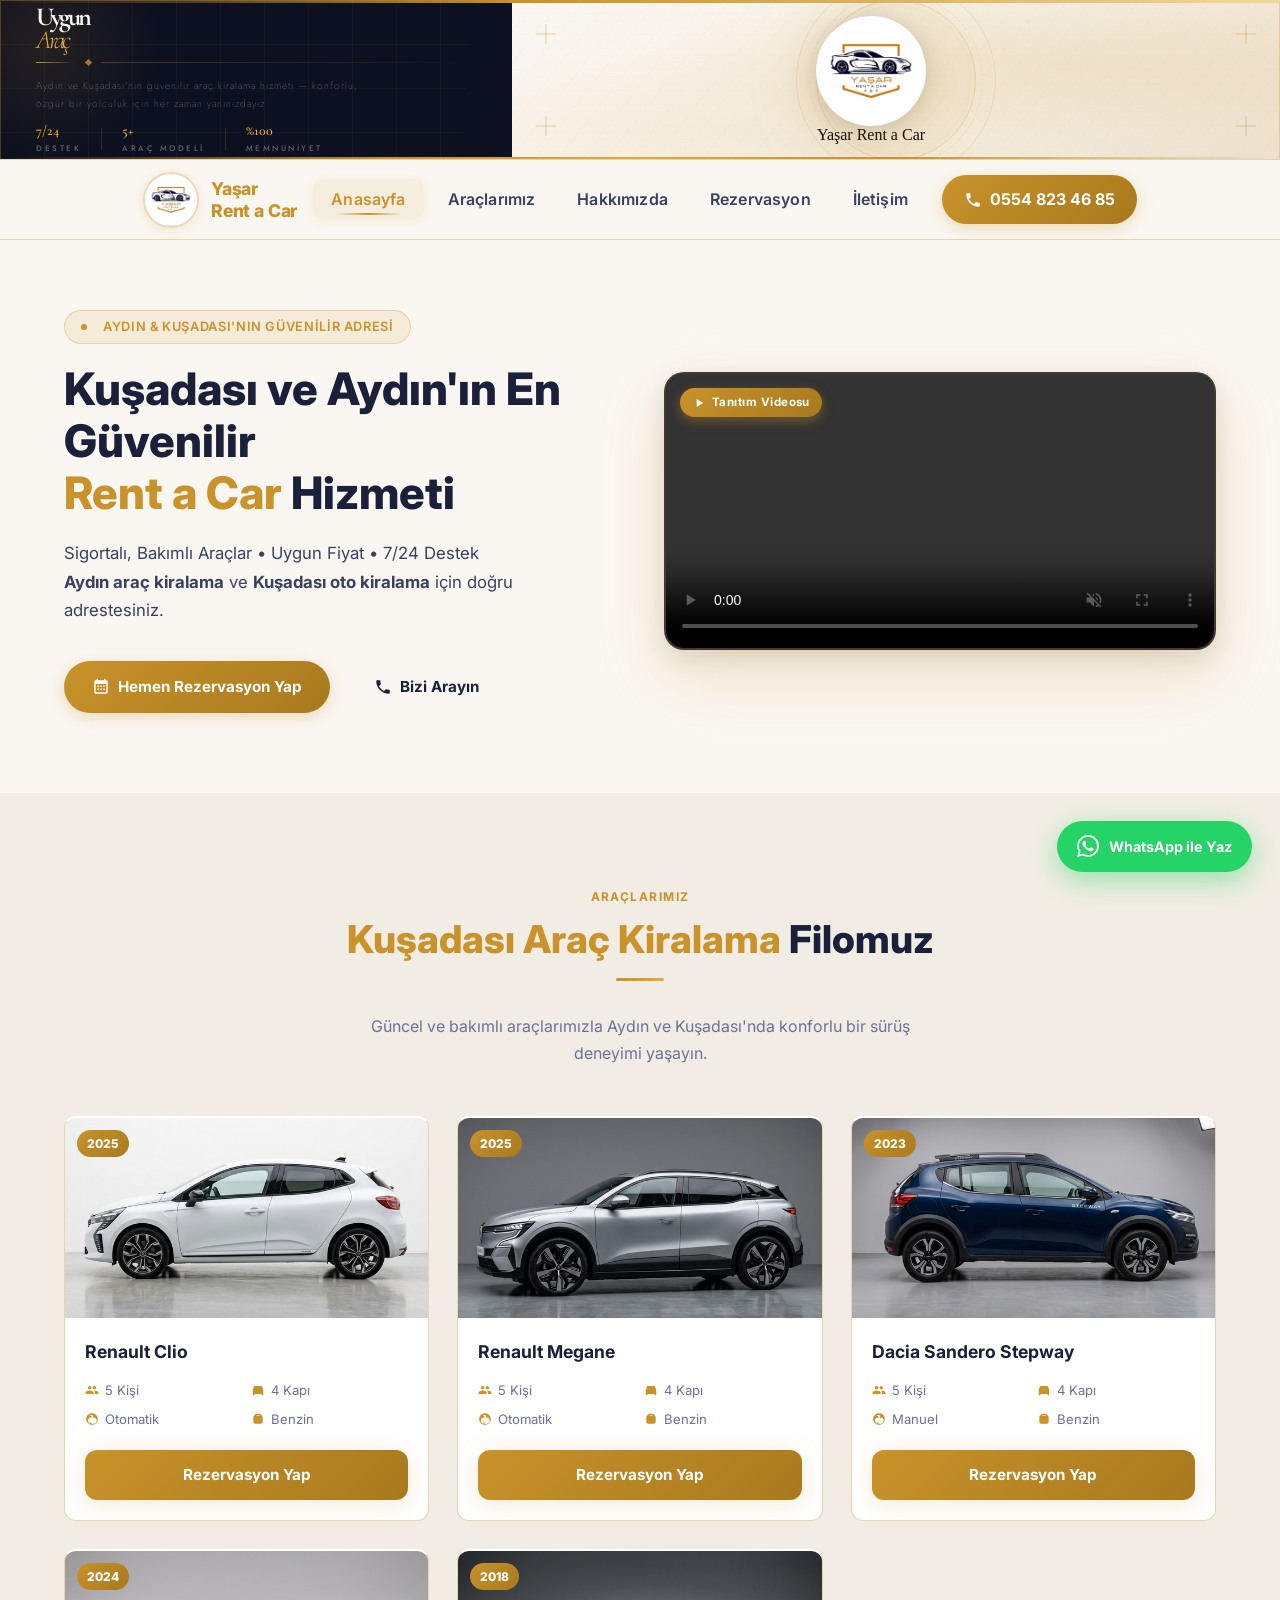
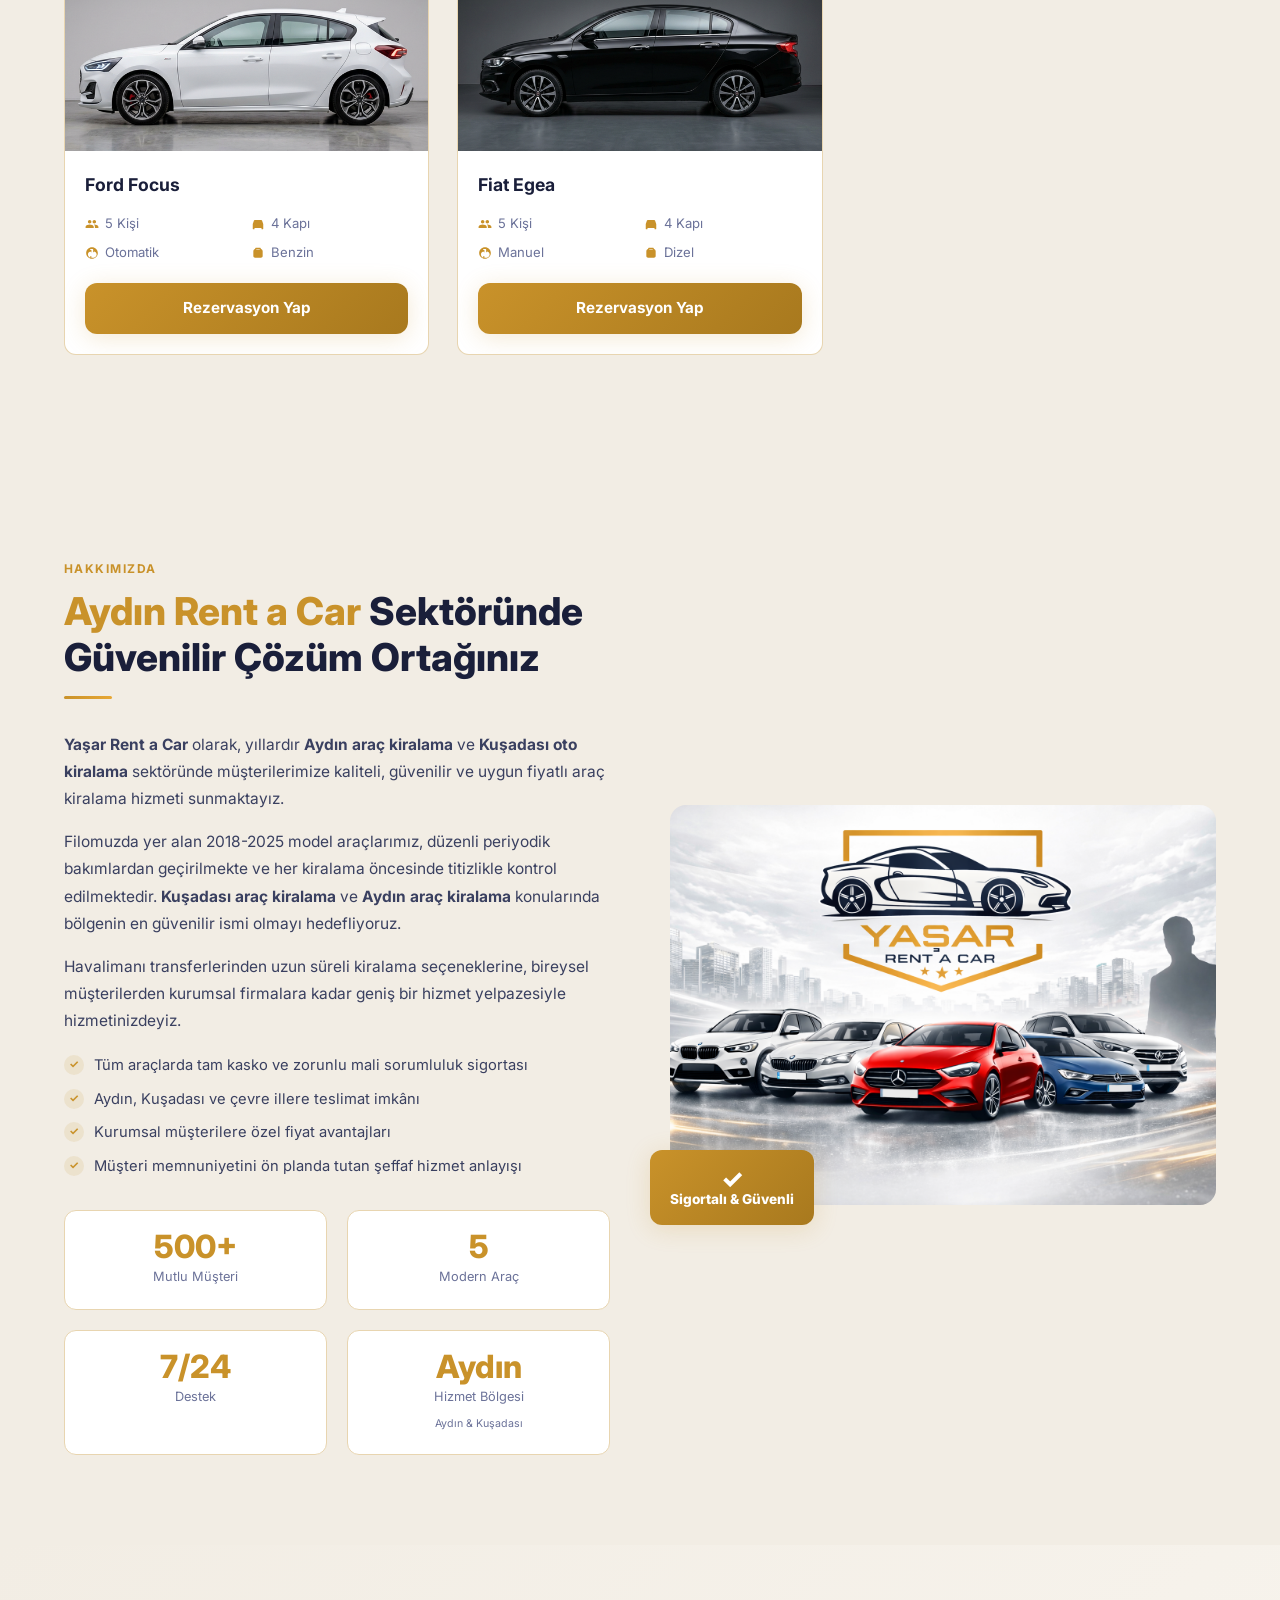
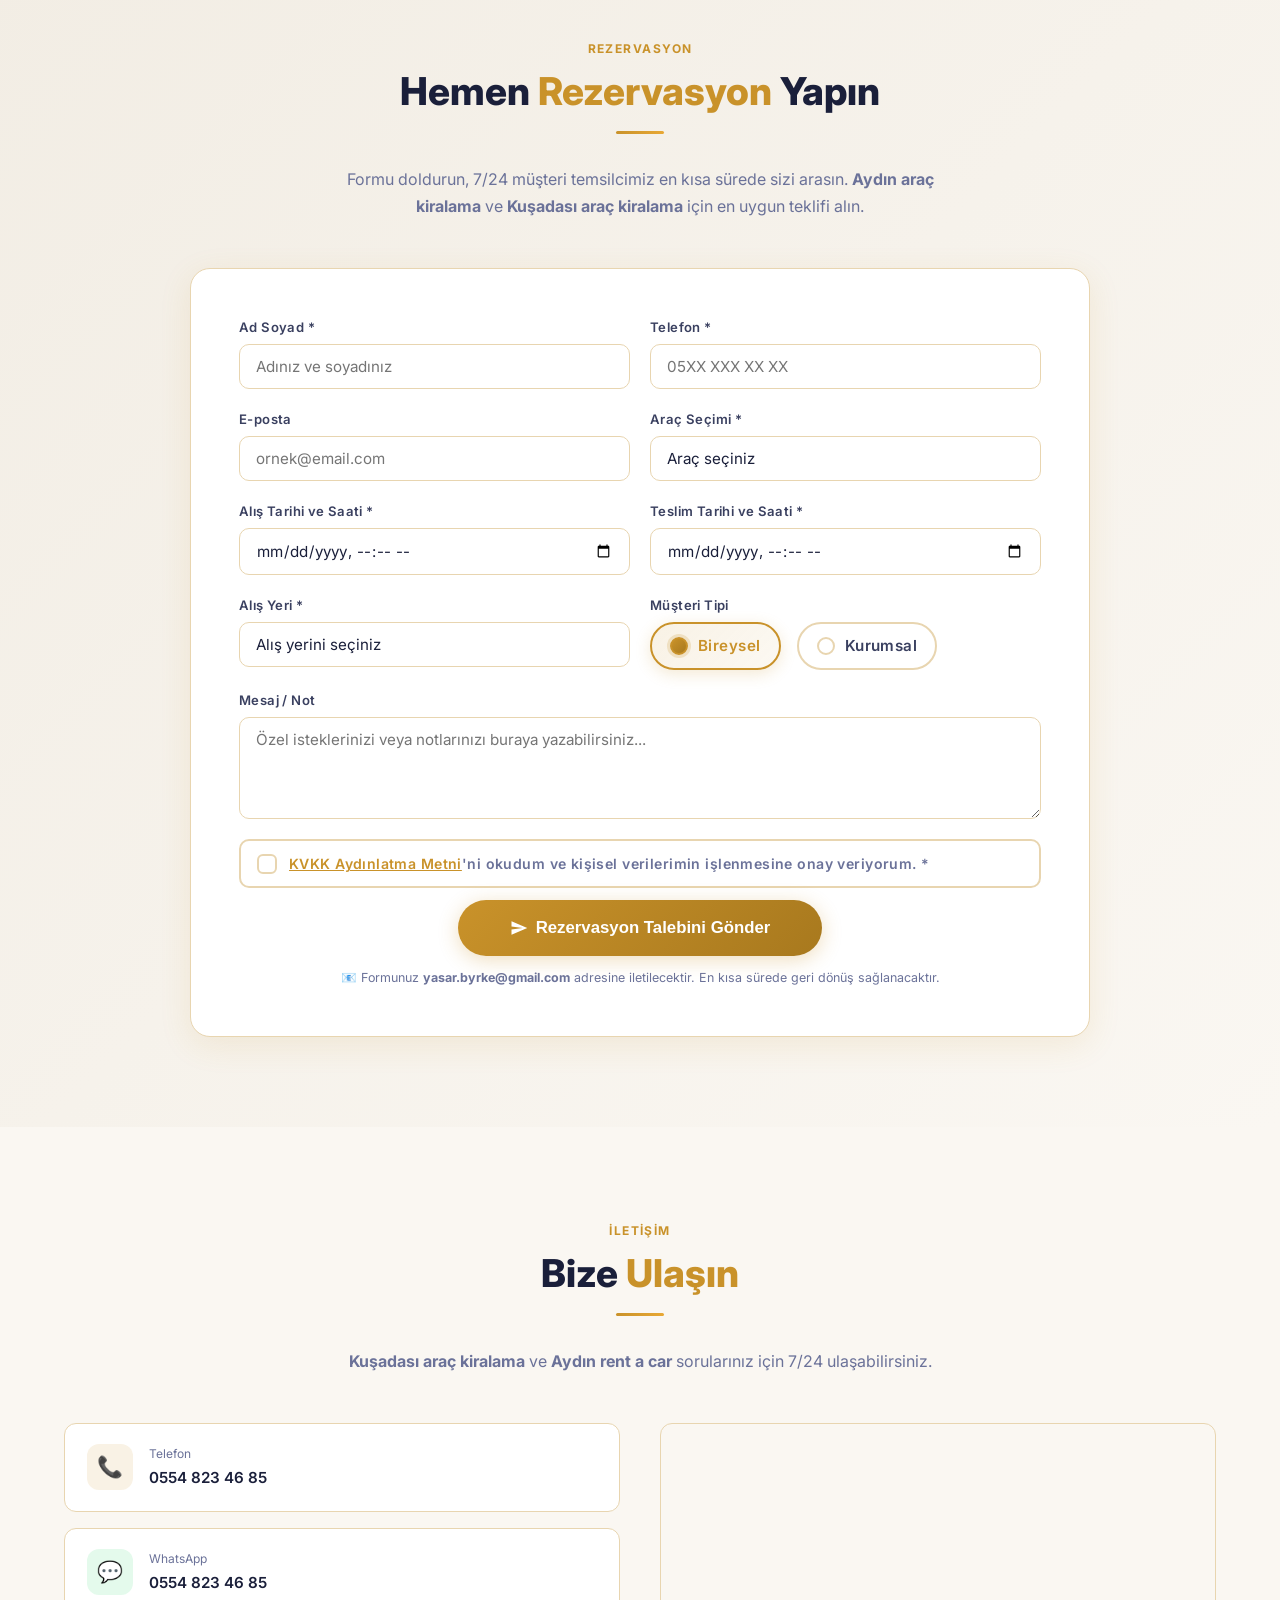
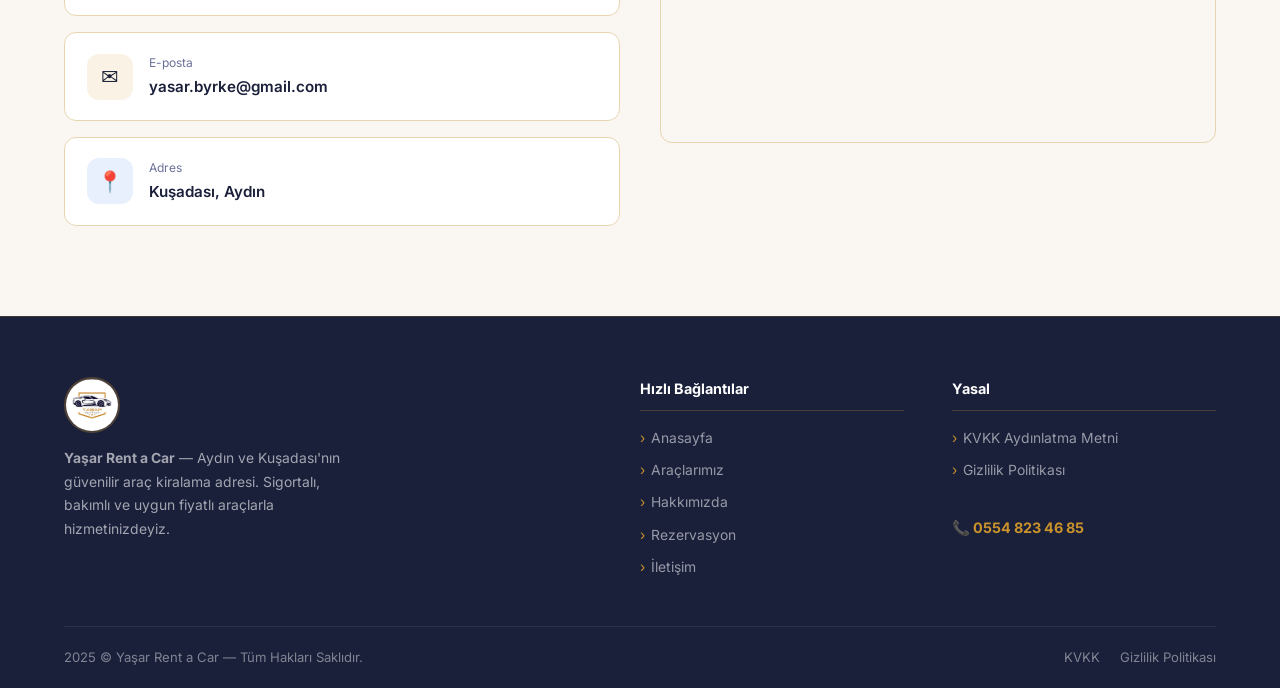
==== index.html @ 2d92f0aa "Initial commit" ====
<!DOCTYPE html>
<html lang="tr">

<head>
  <meta charset="UTF-8" />
  <meta name="viewport" content="width=device-width, initial-scale=1.0" />

  <!-- ===== SEO TEMEL ===== -->
  <title>Yaşar Rent a Car | Aydın ve Kuşadası Araç Kiralama</title>
  <meta name="description"
    content="Aydın ve Kuşadası'nda uygun fiyatlı araç kiralama. Yaşar Rent a Car ile güvenli, sigortalı ve bakımlı araçlar. Hemen rezervasyon yapın!" />
  <meta name="keywords"
    content="Aydın araç kiralama, Kuşadası araç kiralama, Kuşadası oto kiralama, Aydın rent a car, Yaşar rent a car, araç kiralama Kuşadası, rent a car Aydın" />
  <meta name="author" content="Yaşar Rent a Car" />
  <meta name="robots" content="index, follow" />
  <link rel="canonical" href="https://www.yasarrentacar.com/" />

  <!-- ===== OPEN GRAPH ===== -->
  <meta property="og:type" content="website" />
  <meta property="og:site_name" content="Yaşar Rent a Car" />
  <meta property="og:title" content="Yaşar Rent a Car | Aydın ve Kuşadası Araç Kiralama" />
  <meta property="og:description"
    content="Aydın ve Kuşadası'nda uygun fiyatlı araç kiralama. Yaşar Rent a Car ile güvenli, sigortalı ve bakımlı araçlar. Hemen rezervasyon yapın!" />
  <meta property="og:image" content="images/og-image.jpg" />
  <meta property="og:url" content="https://www.yasarrentacar.com/" />

  <!-- ===== TWITTER CARD ===== -->
  <meta name="twitter:card" content="summary_large_image" />
  <meta name="twitter:title" content="Yaşar Rent a Car | Aydın ve Kuşadası Araç Kiralama" />
  <meta name="twitter:description"
    content="Aydın ve Kuşadası'nda uygun fiyatlı araç kiralama. Yaşar Rent a Car ile güvenli, sigortalı ve bakımlı araçlar." />
  <meta name="twitter:image" content="images/og-image.jpg" />

  <!-- ===== SCHEMA.ORG LOCAL BUSINESS ===== -->
  <script type="application/ld+json">
  {
    "@context": "https://schema.org",
    "@type": "LocalBusiness",
    "name": "Yaşar Rent a Car",
    "url": "https://www.yasarrentacar.com",
    "logo": "https://www.yasarrentacar.com/logo.jpeg",
    "image": "https://www.yasarrentacar.com/banner.png",
    "telephone": "+905548234685",
    "email": "yasar.byrke@gmail.com",
    "address": {
      "@type": "PostalAddress",
      "streetAddress": "[ADRES]",
      "addressLocality": "Kuşadası",
      "addressRegion": "Aydın",
      "addressCountry": "TR"
    },
    "geo": {
      "@type": "GeoCoordinates",
      "latitude": "37.8560",
      "longitude": "27.2590"
    },
    "areaServed": [
      { "@type": "City", "name": "Aydın" },
      { "@type": "City", "name": "Kuşadası" }
    ],
    "openingHoursSpecification": [{
      "@type": "OpeningHoursSpecification",
      "dayOfWeek": ["Monday","Tuesday","Wednesday","Thursday","Friday","Saturday","Sunday"],
      "opens": "00:00",
      "closes": "23:59"
    }],
    "priceRange": "₺₺",
    "description": "Aydın ve Kuşadası'nda uygun fiyatlı, sigortalı ve bakımlı araç kiralama hizmeti.",
    "sameAs": [
      "https://api.whatsapp.com/send?phone=905548234685"
    ]
  }
  </script>

  <!-- ===== STYLES ===== -->
  <link rel="preconnect" href="https://fonts.googleapis.com" />
  <link rel="preconnect" href="https://fonts.gstatic.com" crossorigin />
  <link href="https://fonts.googleapis.com/css2?family=Inter:wght@400;500;600;700;800;900&display=swap"
    rel="stylesheet" />
  <link rel="stylesheet" href="css/style.css" />

  <!-- Favicon placeholder -->
  <link rel="icon" type="image/jpeg" href="logo.jpeg" />
</head>

<body>

  <!-- ===== SCROLL PROGRESS ===== -->
  <div id="progress-bar" role="progressbar" aria-label="Sayfa ilerleme çubuğu"></div>

  <!-- ==============================
     SİTE BANNER (navbar üstü)
============================== -->
  <div class="site-banner"
    style="background: #0d1020; width: 100%; height: 160px; padding: 0; margin: 0; overflow: hidden; display: block;">
    <iframe src="banner_premium (1).html" width="100%" height="160" frameborder="0" scrolling="no"
      style="display: block; border: none; width: 100%; height: 160px; padding: 0; margin: 0;"></iframe>
  </div>

  <!-- ==============================
     HEADER / NAV
============================== -->
  <header>
    <div class="container">
      <nav role="navigation" aria-label="Ana navigasyon">

        <!-- Logo -->
        <a class="nav-logo" href="#hero" aria-label="Yaşar Rent a Car - Anasayfa">
          <img src="logo.jpeg" alt="Yaşar Rent a Car - Aydın ve Kuşadası Araç Kiralama Logosu" width="52" height="52" />
          <span>Yaşar<br>Rent a Car</span>
        </a>

        <!-- Desktop Links -->
        <ul class="nav-links" role="list">
          <li><a href="#hero">Anasayfa</a></li>
          <li><a href="#araclarimiz">Araçlarımız</a></li>
          <li><a href="#hakkimizda">Hakkımızda</a></li>
          <li><a href="#rezervasyon">Rezervasyon</a></li>
          <li><a href="#iletisim">İletişim</a></li>
        </ul>

        <!-- Phone CTA -->
        <a class="nav-phone" href="tel:+905548234685" aria-label="Hemen ara: 0554 823 46 85">
          <svg viewBox="0 0 24 24" fill="currentColor" aria-hidden="true">
            <path
              d="M6.6 10.8c1.4 2.8 3.8 5.1 6.6 6.6l2.2-2.2c.3-.3.7-.4 1-.2 1.1.4 2.3.6 3.6.6.6 0 1 .4 1 1V20c0 .6-.4 1-1 1-9.4 0-17-7.6-17-17 0-.6.4-1 1-1h3.5c.6 0 1 .4 1 1 0 1.3.2 2.5.6 3.6.1.3 0 .7-.2 1L6.6 10.8z" />
          </svg>
          0554 823 46 85
        </a>

        <!-- Hamburger -->
        <button class="hamburger" aria-label="Menüyü aç/kapat" aria-expanded="false" aria-controls="mobile-nav">
          <span></span><span></span><span></span>
        </button>
      </nav>
    </div>
  </header>

  <!-- Mobile Nav Drawer -->
  <div class="mobile-nav" id="mobile-nav" role="navigation" aria-label="Mobil navigasyon">
    <a href="#hero">🏠 Anasayfa</a>
    <a href="#araclarimiz">🚗 Araçlarımız</a>
    <a href="#hakkimizda">ℹ️ Hakkımızda</a>
    <a href="#rezervasyon">📋 Rezervasyon</a>
    <a href="#iletisim">📞 İletişim</a>
    <a class="mobile-phone" href="tel:+905548234685">
      📞 0554 823 46 85
    </a>
  </div>



  <!-- ==============================
     HERO (video için hazır - temiz alan)
============================== -->

  <section id="hero" aria-label="Ana bölüm">

    <div class="container">
      <div class="hero-wrapper">

        <!-- Sol: Metin İçeriği -->
        <div class="hero-content">
          <div class="hero-badge">
            <span aria-hidden="true"></span>
            Aydın &amp; Kuşadası'nın Güvenilir Adresi
          </div>

          <h1>
            Kuşadası ve Aydın'ın En Güvenilir<br>
            <span>Rent a Car</span> Hizmeti
          </h1>

          <p>
            Sigortalı, Bakımlı Araçlar &bull; Uygun Fiyat &bull; 7/24 Destek<br>
            <strong>Aydın araç kiralama</strong> ve <strong>Kuşadası oto kiralama</strong> için doğru adrestesiniz.
          </p>

          <div class="hero-actions">
            <a href="#rezervasyon" class="btn btn-primary">
              <svg width="18" height="18" viewBox="0 0 24 24" fill="currentColor" aria-hidden="true">
                <path
                  d="M19 3h-1V1h-2v2H8V1H6v2H5c-1.1 0-2 .9-2 2v14c0 1.1.9 2 2 2h14c1.1 0 2-.9 2-2V5c0-1.1-.9-2-2-2zm0 16H5V8h14v11zM9 10H7v2h2v-2zm4 0h-2v2h2v-2zm4 0h-2v2h2v-2zm-8 4H7v2h2v-2zm4 0h-2v2h2v-2zm4 0h-2v2h2v-2z" />
              </svg>
              Hemen Rezervasyon Yap
            </a>
            <a href="tel:+905548234685" class="btn btn-outline-dark">
              <svg width="18" height="18" viewBox="0 0 24 24" fill="currentColor" aria-hidden="true">
                <path
                  d="M6.6 10.8c1.4 2.8 3.8 5.1 6.6 6.6l2.2-2.2c.3-.3.7-.4 1-.2 1.1.4 2.3.6 3.6.6.6 0 1 .4 1 1V20c0 .6-.4 1-1 1-9.4 0-17-7.6-17-17 0-.6.4-1 1-1h3.5c.6 0 1 .4 1 1 0 1.3.2 2.5.6 3.6.1.3 0 .7-.2 1L6.6 10.8z" />
              </svg>
              Bizi Arayın
            </a>
          </div>
        </div>

        <!-- Sağ: Video -->
        <div class="hero-video-wrap">
          <div class="hero-video-inner">
            <video id="hero-video" src="0309.mp4" controls muted loop playsinline preload="metadata" poster=""
              aria-label="Yaşar Rent a Car tanıtım videosu">
              Tarayıcınız video oynatmayı desteklemiyor.
            </video>
            <div class="hero-video-badge">
              <svg width="14" height="14" viewBox="0 0 24 24" fill="currentColor" aria-hidden="true">
                <path d="M8 5v14l11-7z" />
              </svg>
              Tanıtım Videosu
            </div>
          </div>
        </div>

      </div>
    </div>
  </section>

  <!-- ==============================
     NEDEN BİZ
  <section id="neden-biz" aria-label="Neden Yaşar Rent a Car?">
    <div class="container">
      <div class="text-center reveal">
        <span class="section-label">Neden Biz?</span>
        <h2 class="section-title">
          <span class="accent">Kuşadası</span> ve <span class="accent">Aydın</span>'da
          Fark Yaratan Hizmet
        </h2>
        <div class="divider"></div>
        <p class="section-subtitle">
          Yıllarca süren tecrübemiz ve müşteri odaklı yaklaşımımızla
          Aydın araç kiralama sektöründe lider konumdayız.
        </p>
      </div>

      <div class="features-grid">
        <div class="feature-card reveal">
          <span class="feature-icon" role="img" aria-label="Sigortalı araçlar">✅</span>
          <h3>Tam Sigortalı Araçlar</h3>
          <p>Filomuzda yer alan tüm araçlar tam kasko ve trafik sigortası kapsamındadır. Güvenle sürün.</p>
        </div>

        <div class="feature-card reveal">
          <span class="feature-icon" role="img" aria-label="7/24 destek">🕐</span>
          <h3>7/24 Müşteri Desteği</h3>
          <p>Haftanın 7 günü, günün 24 saati yanınızdayız. Acil durumlarda bizi arayabilirsiniz.</p>
        </div>

        <div class="feature-card reveal">
          <span class="feature-icon" role="img" aria-label="Uygun fiyat">💰</span>
          <h3>En Uygun Fiyatlar</h3>
          <p>Kuşadası ve Aydın'ın en rekabetçi kiralama fiyatlarıyla bütçenizi zorlamamaya özen gösteriyoruz.</p>
        </div>

        <div class="feature-card reveal">
          <span class="feature-icon" role="img" aria-label="Bakımlı filo">🚗</span>
          <h3>Düzenli Bakımlı Filo</h3>
          <p>2018-2025 model araçlarımız düzenli periyodik bakımdan geçirilmekte, her zaman hazır tutulmaktadır.</p>
        </div>
      </div>
    </div>
  </section>

  <!-- ==============================
     ARAÇLARIMIZ
============================== -->
  <section id="araclarimiz" aria-label="Araç filomuz" style="background: var(--secondary);">
    <div class="container">
      <div class="text-center reveal">
        <span class="section-label">Araçlarımız</span>
        <h2 class="section-title">
          <span class="accent">Kuşadası Araç Kiralama</span> Filomuz
        </h2>
        <div class="divider"></div>
        <p class="section-subtitle">
          Güncel ve bakımlı araçlarımızla Aydın ve Kuşadası'nda konforlu bir sürüş deneyimi yaşayın.
        </p>
      </div>

      <div class="cars-grid">

        <!-- Renault Clio -->
        <article class="car-card reveal" aria-label="2025 Renault Clio kiralama">
          <div class="car-image-wrap">
            <img src="images/clio.png" alt="2025 Renault Clio - Kuşadası araç kiralama için otomatik benzinli araç"
              loading="lazy" width="600" height="400" />
            <span class="car-year-badge">2025</span>
          </div>
          <div class="car-body">
            <h3>Renault Clio</h3>
            <div class="car-specs">
              <div class="spec">
                <svg viewBox="0 0 24 24" fill="currentColor" aria-hidden="true">
                  <path
                    d="M16 11c1.66 0 2.99-1.34 2.99-3S17.66 5 16 5c-1.66 0-3 1.34-3 3s1.34 3 3 3zm-8 0c1.66 0 2.99-1.34 2.99-3S9.66 5 8 5C6.34 5 5 6.34 5 8s1.34 3 3 3zm0 2c-2.33 0-7 1.17-7 3.5V19h14v-2.5c0-2.33-4.67-3.5-7-3.5zm8 0c-.29 0-.62.02-.97.05 1.16.84 1.97 1.97 1.97 3.45V19h6v-2.5c0-2.33-4.67-3.5-7-3.5z" />
                </svg>
                5 Kişi
              </div>
              <div class="spec">
                <svg viewBox="0 0 24 24" fill="currentColor" aria-hidden="true">
                  <path
                    d="M18.92 6.01C18.72 5.42 18.16 5 17.5 5h-11c-.66 0-1.21.42-1.42 1.01L3 12v8c0 .55.45 1 1 1h1c.55 0 1-.45 1-1v-1h12v1c0 .55.45 1 1 1h1c.55 0 1-.45 1-1v-8l-2.08-5.99z" />
                </svg>
                4 Kapı
              </div>
              <div class="spec">
                <svg viewBox="0 0 24 24" fill="currentColor" aria-hidden="true">
                  <path
                    d="M12 2C6.48 2 2 6.48 2 12s4.48 10 10 10 10-4.48 10-10S17.52 2 12 2zm-1 17.93V18c0-.55-.45-1-1-1s-1 .45-1 1v1.93C7.06 19.44 5 17.17 5 14.5c0-2.49 1.73-4.59 4.05-5.16L11 11.28V7H9V5h4c.55 0 1 .45 1 1v5.28l1.95-1.94c2.32.57 4.05 2.67 4.05 5.16 0 2.67-2.06 4.94-5 5.43z" />
                </svg>
                Otomatik
              </div>
              <div class="spec">
                <svg viewBox="0 0 24 24" fill="currentColor" aria-hidden="true">
                  <path
                    d="M17 5.08V5c0-1.1-.9-2-2-2H9c-1.1 0-2 .9-2 2v.08C5.35 5.5 4 7.08 4 9v8c0 1.65 1.35 3 3 3h10c1.65 0 3-1.35 3-3V9c0-1.92-1.35-3.5-3-3.92zM9 5h6v1H9V5z" />
                </svg>
                Benzin
              </div>
            </div>
            <a href="#rezervasyon" class="btn btn-gold">Rezervasyon Yap</a>
          </div>
        </article>

        <!-- Renault Megane -->
        <article class="car-card reveal" aria-label="2025 Renault Megane kiralama">
          <div class="car-image-wrap">
            <img src="images/megane.png" alt="2025 Renault Megane - Aydın rent a car için otomatik sedan araç"
              loading="lazy" width="600" height="400" />
            <span class="car-year-badge">2025</span>
          </div>
          <div class="car-body">
            <h3>Renault Megane</h3>
            <div class="car-specs">
              <div class="spec">
                <svg viewBox="0 0 24 24" fill="currentColor" aria-hidden="true">
                  <path
                    d="M16 11c1.66 0 2.99-1.34 2.99-3S17.66 5 16 5c-1.66 0-3 1.34-3 3s1.34 3 3 3zm-8 0c1.66 0 2.99-1.34 2.99-3S9.66 5 8 5C6.34 5 5 6.34 5 8s1.34 3 3 3zm0 2c-2.33 0-7 1.17-7 3.5V19h14v-2.5c0-2.33-4.67-3.5-7-3.5zm8 0c-.29 0-.62.02-.97.05 1.16.84 1.97 1.97 1.97 3.45V19h6v-2.5c0-2.33-4.67-3.5-7-3.5z" />
                </svg>
                5 Kişi
              </div>
              <div class="spec">
                <svg viewBox="0 0 24 24" fill="currentColor" aria-hidden="true">
                  <path
                    d="M18.92 6.01C18.72 5.42 18.16 5 17.5 5h-11c-.66 0-1.21.42-1.42 1.01L3 12v8c0 .55.45 1 1 1h1c.55 0 1-.45 1-1v-1h12v1c0 .55.45 1 1 1h1c.55 0 1-.45 1-1v-8l-2.08-5.99z" />
                </svg>
                4 Kapı
              </div>
              <div class="spec">
                <svg viewBox="0 0 24 24" fill="currentColor" aria-hidden="true">
                  <path
                    d="M12 2C6.48 2 2 6.48 2 12s4.48 10 10 10 10-4.48 10-10S17.52 2 12 2zm-1 17.93V18c0-.55-.45-1-1-1s-1 .45-1 1v1.93C7.06 19.44 5 17.17 5 14.5c0-2.49 1.73-4.59 4.05-5.16L11 11.28V7H9V5h4c.55 0 1 .45 1 1v5.28l1.95-1.94c2.32.57 4.05 2.67 4.05 5.16 0 2.67-2.06 4.94-5 5.43z" />
                </svg>
                Otomatik
              </div>
              <div class="spec">
                <svg viewBox="0 0 24 24" fill="currentColor" aria-hidden="true">
                  <path
                    d="M17 5.08V5c0-1.1-.9-2-2-2H9c-1.1 0-2 .9-2 2v.08C5.35 5.5 4 7.08 4 9v8c0 1.65 1.35 3 3 3h10c1.65 0 3-1.35 3-3V9c0-1.92-1.35-3.5-3-3.92zM9 5h6v1H9V5z" />
                </svg>
                Benzin
              </div>
            </div>
            <a href="#rezervasyon" class="btn btn-gold">Rezervasyon Yap</a>
          </div>
        </article>

        <!-- Dacia Sandero -->
        <article class="car-card reveal" aria-label="2023 Dacia Sandero Stepway kiralama">
          <div class="car-image-wrap">
            <img src="images/sandero.png" alt="2023 Dacia Sandero Stepway - Kuşadası oto kiralama için ekonomik SUV"
              loading="lazy" width="600" height="400" />
            <span class="car-year-badge">2023</span>
          </div>
          <div class="car-body">
            <h3>Dacia Sandero Stepway</h3>
            <div class="car-specs">
              <div class="spec">
                <svg viewBox="0 0 24 24" fill="currentColor" aria-hidden="true">
                  <path
                    d="M16 11c1.66 0 2.99-1.34 2.99-3S17.66 5 16 5c-1.66 0-3 1.34-3 3s1.34 3 3 3zm-8 0c1.66 0 2.99-1.34 2.99-3S9.66 5 8 5C6.34 5 5 6.34 5 8s1.34 3 3 3zm0 2c-2.33 0-7 1.17-7 3.5V19h14v-2.5c0-2.33-4.67-3.5-7-3.5zm8 0c-.29 0-.62.02-.97.05 1.16.84 1.97 1.97 1.97 3.45V19h6v-2.5c0-2.33-4.67-3.5-7-3.5z" />
                </svg>
                5 Kişi
              </div>
              <div class="spec">
                <svg viewBox="0 0 24 24" fill="currentColor" aria-hidden="true">
                  <path
                    d="M18.92 6.01C18.72 5.42 18.16 5 17.5 5h-11c-.66 0-1.21.42-1.42 1.01L3 12v8c0 .55.45 1 1 1h1c.55 0 1-.45 1-1v-1h12v1c0 .55.45 1 1 1h1c.55 0 1-.45 1-1v-8l-2.08-5.99z" />
                </svg>
                4 Kapı
              </div>
              <div class="spec">
                <svg viewBox="0 0 24 24" fill="currentColor" aria-hidden="true">
                  <path
                    d="M12 2C6.48 2 2 6.48 2 12s4.48 10 10 10 10-4.48 10-10S17.52 2 12 2zm-1 17.93V18c0-.55-.45-1-1-1s-1 .45-1 1v1.93C7.06 19.44 5 17.17 5 14.5c0-2.49 1.73-4.59 4.05-5.16L11 11.28V7H9V5h4c.55 0 1 .45 1 1v5.28l1.95-1.94c2.32.57 4.05 2.67 4.05 5.16 0 2.67-2.06 4.94-5 5.43z" />
                </svg>
                Manuel
              </div>
              <div class="spec">
                <svg viewBox="0 0 24 24" fill="currentColor" aria-hidden="true">
                  <path
                    d="M17 5.08V5c0-1.1-.9-2-2-2H9c-1.1 0-2 .9-2 2v.08C5.35 5.5 4 7.08 4 9v8c0 1.65 1.35 3 3 3h10c1.65 0 3-1.35 3-3V9c0-1.92-1.35-3.5-3-3.92zM9 5h6v1H9V5z" />
                </svg>
                Benzin
              </div>
            </div>
            <a href="#rezervasyon" class="btn btn-gold">Rezervasyon Yap</a>
          </div>
        </article>

        <!-- Ford Focus -->
        <article class="car-card reveal" aria-label="2024 Ford Focus kiralama">
          <div class="car-image-wrap">
            <img src="images/focus.png" alt="2024 Ford Focus - Aydın araç kiralama için otomatik sedan" loading="lazy"
              width="600" height="400" />
            <span class="car-year-badge">2024</span>
          </div>
          <div class="car-body">
            <h3>Ford Focus</h3>
            <div class="car-specs">
              <div class="spec">
                <svg viewBox="0 0 24 24" fill="currentColor" aria-hidden="true">
                  <path
                    d="M16 11c1.66 0 2.99-1.34 2.99-3S17.66 5 16 5c-1.66 0-3 1.34-3 3s1.34 3 3 3zm-8 0c1.66 0 2.99-1.34 2.99-3S9.66 5 8 5C6.34 5 5 6.34 5 8s1.34 3 3 3zm0 2c-2.33 0-7 1.17-7 3.5V19h14v-2.5c0-2.33-4.67-3.5-7-3.5zm8 0c-.29 0-.62.02-.97.05 1.16.84 1.97 1.97 1.97 3.45V19h6v-2.5c0-2.33-4.67-3.5-7-3.5z" />
                </svg>
                5 Kişi
              </div>
              <div class="spec">
                <svg viewBox="0 0 24 24" fill="currentColor" aria-hidden="true">
                  <path
                    d="M18.92 6.01C18.72 5.42 18.16 5 17.5 5h-11c-.66 0-1.21.42-1.42 1.01L3 12v8c0 .55.45 1 1 1h1c.55 0 1-.45 1-1v-1h12v1c0 .55.45 1 1 1h1c.55 0 1-.45 1-1v-8l-2.08-5.99z" />
                </svg>
                4 Kapı
              </div>
              <div class="spec">
                <svg viewBox="0 0 24 24" fill="currentColor" aria-hidden="true">
                  <path
                    d="M12 2C6.48 2 2 6.48 2 12s4.48 10 10 10 10-4.48 10-10S17.52 2 12 2zm-1 17.93V18c0-.55-.45-1-1-1s-1 .45-1 1v1.93C7.06 19.44 5 17.17 5 14.5c0-2.49 1.73-4.59 4.05-5.16L11 11.28V7H9V5h4c.55 0 1 .45 1 1v5.28l1.95-1.94c2.32.57 4.05 2.67 4.05 5.16 0 2.67-2.06 4.94-5 5.43z" />
                </svg>
                Otomatik
              </div>
              <div class="spec">
                <svg viewBox="0 0 24 24" fill="currentColor" aria-hidden="true">
                  <path
                    d="M17 5.08V5c0-1.1-.9-2-2-2H9c-1.1 0-2 .9-2 2v.08C5.35 5.5 4 7.08 4 9v8c0 1.65 1.35 3 3 3h10c1.65 0 3-1.35 3-3V9c0-1.92-1.35-3.5-3-3.92zM9 5h6v1H9V5z" />
                </svg>
                Benzin
              </div>
            </div>
            <a href="#rezervasyon" class="btn btn-gold">Rezervasyon Yap</a>
          </div>
        </article>

        <!-- Fiat Egea -->
        <article class="car-card reveal" aria-label="2018 Fiat Egea kiralama">
          <div class="car-image-wrap">
            <img src="images/egea.png" alt="2018 Fiat Egea - Kuşadası araç kiralama için ekonomik dizel sedan"
              loading="lazy" width="600" height="400" />
            <span class="car-year-badge">2018</span>
          </div>
          <div class="car-body">
            <h3>Fiat Egea</h3>
            <div class="car-specs">
              <div class="spec">
                <svg viewBox="0 0 24 24" fill="currentColor" aria-hidden="true">
                  <path
                    d="M16 11c1.66 0 2.99-1.34 2.99-3S17.66 5 16 5c-1.66 0-3 1.34-3 3s1.34 3 3 3zm-8 0c1.66 0 2.99-1.34 2.99-3S9.66 5 8 5C6.34 5 5 6.34 5 8s1.34 3 3 3zm0 2c-2.33 0-7 1.17-7 3.5V19h14v-2.5c0-2.33-4.67-3.5-7-3.5zm8 0c-.29 0-.62.02-.97.05 1.16.84 1.97 1.97 1.97 3.45V19h6v-2.5c0-2.33-4.67-3.5-7-3.5z" />
                </svg>
                5 Kişi
              </div>
              <div class="spec">
                <svg viewBox="0 0 24 24" fill="currentColor" aria-hidden="true">
                  <path
                    d="M18.92 6.01C18.72 5.42 18.16 5 17.5 5h-11c-.66 0-1.21.42-1.42 1.01L3 12v8c0 .55.45 1 1 1h1c.55 0 1-.45 1-1v-1h12v1c0 .55.45 1 1 1h1c.55 0 1-.45 1-1v-8l-2.08-5.99z" />
                </svg>
                4 Kapı
              </div>
              <div class="spec">
                <svg viewBox="0 0 24 24" fill="currentColor" aria-hidden="true">
                  <path
                    d="M12 2C6.48 2 2 6.48 2 12s4.48 10 10 10 10-4.48 10-10S17.52 2 12 2zm-1 17.93V18c0-.55-.45-1-1-1s-1 .45-1 1v1.93C7.06 19.44 5 17.17 5 14.5c0-2.49 1.73-4.59 4.05-5.16L11 11.28V7H9V5h4c.55 0 1 .45 1 1v5.28l1.95-1.94c2.32.57 4.05 2.67 4.05 5.16 0 2.67-2.06 4.94-5 5.43z" />
                </svg>
                Manuel
              </div>
              <div class="spec">
                <svg viewBox="0 0 24 24" fill="currentColor" aria-hidden="true">
                  <path
                    d="M17 5.08V5c0-1.1-.9-2-2-2H9c-1.1 0-2 .9-2 2v.08C5.35 5.5 4 7.08 4 9v8c0 1.65 1.35 3 3 3h10c1.65 0 3-1.35 3-3V9c0-1.92-1.35-3.5-3-3.92zM9 5h6v1H9V5z" />
                </svg>
                Dizel
              </div>
            </div>
            <a href="#rezervasyon" class="btn btn-gold">Rezervasyon Yap</a>
          </div>
        </article>

      </div><!-- /cars-grid -->
    </div>
  </section>

  <!-- ==============================
     HAKKIMIZDA
============================== -->
  <section id="hakkimizda" aria-label="Hakkımızda">
    <div class="container">
      <div class="about-grid">
        <div class="about-text">
          <span class="section-label reveal">Hakkımızda</span>
          <h2 class="section-title reveal">
            <span class="accent">Aydın Rent a Car</span> Sektöründe
            Güvenilir Çözüm Ortağınız
          </h2>
          <div class="divider reveal"></div>

          <p class="reveal">
            <strong>Yaşar Rent a Car</strong> olarak, yıllardır <strong>Aydın araç kiralama</strong> ve
            <strong>Kuşadası oto kiralama</strong> sektöründe müşterilerimize kaliteli, güvenilir ve
            uygun fiyatlı araç kiralama hizmeti sunmaktayız.
          </p>
          <p class="reveal">
            Filomuzda yer alan 2018-2025 model araçlarımız, düzenli periyodik bakımlardan geçirilmekte
            ve her kiralama öncesinde titizlikle kontrol edilmektedir. <strong>Kuşadası araç kiralama</strong>
            ve <strong>Aydın araç kiralama</strong> konularında bölgenin en güvenilir ismi olmayı hedefliyoruz.
          </p>
          <p class="reveal">
            Havalimanı transferlerinden uzun süreli kiralama seçeneklerine, bireysel müşterilerden
            kurumsal firmalara kadar geniş bir hizmet yelpazesiyle hizmetinizdeyiz.
          </p>

          <div class="about-bullets reveal">
            <div class="about-bullet">Tüm araçlarda tam kasko ve zorunlu mali sorumluluk sigortası</div>
            <div class="about-bullet">Aydın, Kuşadası ve çevre illere teslimat imkânı</div>
            <div class="about-bullet">Kurumsal müşterilere özel fiyat avantajları</div>
            <div class="about-bullet">Müşteri memnuniyetini ön planda tutan şeffaf hizmet anlayışı</div>
          </div>

          <div class="about-stats reveal">
            <div class="stat-box">
              <span class="number">500+</span>
              <span class="label">Mutlu Müşteri</span>
            </div>
            <div class="stat-box">
              <span class="number">5</span>
              <span class="label">Modern Araç</span>
            </div>
            <div class="stat-box">
              <span class="number">7/24</span>
              <span class="label">Destek</span>
            </div>
            <div class="stat-box">
              <span class="number">Aydın</span>
              <span class="label">Hizmet Bölgesi<br><small>Aydın &amp; Kuşadası</small></span>
            </div>
          </div>
        </div>

        <div class="about-visual reveal">
          <img src="banner.png" alt="Yaşar Rent a Car - Aydın ve Kuşadası araç kiralama filomuz" loading="lazy"
            width="600" height="400" />
          <div class="about-badge">
            <span>✓</span>
            Sigortalı &amp; Güvenli
          </div>
        </div>
      </div>
    </div>
  </section>

  <!-- ==============================
     REZERVASYON
============================== -->
  <section id="rezervasyon" aria-label="Rezervasyon formu">
    <div class="container">
      <div class="text-center reveal">
        <span class="section-label">Rezervasyon</span>
        <h2 class="section-title">
          Hemen <span class="accent">Rezervasyon</span> Yapın
        </h2>
        <div class="divider"></div>
        <p class="section-subtitle">
          Formu doldurun, 7/24 müşteri temsilcimiz en kısa sürede sizi arasın.
          <strong>Aydın araç kiralama</strong> ve <strong>Kuşadası araç kiralama</strong>
          için en uygun teklifi alın.
        </p>
      </div>

      <div class="form-card reveal">
        <form id="rezervasyon-form" data-access-key="1e1286a0-741d-4bf4-89c4-2bbf3df93a7a" novalidate
          aria-label="Rezervasyon formu">

          <!-- Web3Forms hidden fields -->
          <input type="hidden" name="access_key" value="1e1286a0-741d-4bf4-89c4-2bbf3df93a7a" />
          <input type="hidden" name="subject" value="Yaşar Rent a Car - Yeni Rezervasyon Talebi" />
          <input type="hidden" name="from_name" value="Yaşar Rent a Car Web Sitesi" />
          <input type="hidden" name="redirect" value="false" />
          <input type="checkbox" name="botcheck" style="display:none" tabindex="-1" aria-hidden="true" />

          <div class="form-inner">
            <div class="form-grid">

              <!-- Ad Soyad -->
              <div class="form-group">
                <label for="ad-soyad">Ad Soyad *</label>
                <input type="text" id="ad-soyad" name="ad-soyad" placeholder="Adınız ve soyadınız" required
                  autocomplete="name" />
              </div>

              <!-- Telefon -->
              <div class="form-group">
                <label for="telefon">Telefon *</label>
                <input type="tel" id="telefon" name="telefon" placeholder="05XX XXX XX XX" required
                  autocomplete="tel" />
              </div>

              <!-- E-posta -->
              <div class="form-group">
                <label for="email">E-posta</label>
                <input type="email" id="email" name="email" placeholder="ornek@email.com" autocomplete="email" />
              </div>

              <!-- Araç Seçimi -->
              <div class="form-group">
                <label for="arac">Araç Seçimi *</label>
                <select id="arac" name="arac" required>
                  <option value="" disabled selected>Araç seçiniz</option>
                  <option value="2025 Renault Clio - Otomatik Benzin">2025 Renault Clio - Otomatik / Benzin</option>
                  <option value="2025 Renault Megane - Otomatik Benzin">2025 Renault Megane - Otomatik / Benzin</option>
                  <option value="2023 Dacia Sandero Stepway - Manuel Benzin">2023 Dacia Sandero Stepway - Manuel /
                    Benzin</option>
                  <option value="2024 Ford Focus - Otomatik Benzin">2024 Ford Focus - Otomatik / Benzin</option>
                  <option value="2018 Fiat Egea - Manuel Dizel">2018 Fiat Egea - Manuel / Dizel</option>
                  <option value="Fark etmez">Fark etmez / Uygun araç</option>
                </select>
              </div>

              <!-- Alış Tarihi -->
              <div class="form-group">
                <label for="alis-tarihi">Alış Tarihi ve Saati *</label>
                <input type="datetime-local" id="alis-tarihi" name="alis-tarihi" required />
              </div>

              <!-- Teslim Tarihi -->
              <div class="form-group">
                <label for="teslim-tarihi">Teslim Tarihi ve Saati *</label>
                <input type="datetime-local" id="teslim-tarihi" name="teslim-tarihi" required />
              </div>

              <!-- Alış Yeri -->
              <div class="form-group">
                <label for="alis-yeri">Alış Yeri *</label>
                <select id="alis-yeri" name="alis-yeri" required>
                  <option value="" disabled selected>Alış yerini seçiniz</option>
                  <option value="Kuşadası">Kuşadası</option>
                  <option value="Aydın">Aydın</option>
                </select>
              </div>

              <!-- Müşteri Tipi -->
              <div class="form-group">
                <label>Müşteri Tipi</label>
                <div class="radio-group">
                  <label class="radio-label">
                    <input type="radio" name="tip" value="Bireysel" checked />
                    Bireysel
                  </label>
                  <label class="radio-label">
                    <input type="radio" name="tip" value="Kurumsal" />
                    Kurumsal
                  </label>
                </div>
              </div>

              <!-- Mesaj -->
              <div class="form-group full">
                <label for="mesaj">Mesaj / Not</label>
                <textarea id="mesaj" name="mesaj"
                  placeholder="Özel isteklerinizi veya notlarınızı buraya yazabilirsiniz..." rows="4"></textarea>
              </div>

              <!-- KVKK -->
              <div class="form-group full">
                <label class="checkbox-label">
                  <input type="checkbox" id="kvkk-check" name="kvkk" required />
                  <span>
                    <a href="kvkk.html" target="_blank" rel="noopener">KVKK Aydınlatma Metni</a>'ni
                    okudum ve kişisel verilerimin işlenmesine onay veriyorum. *
                  </span>
                </label>
              </div>

            </div><!-- /form-grid -->

            <div class="form-submit">
              <button type="submit" class="btn-submit" id="submit-btn">
                <svg width="18" height="18" viewBox="0 0 24 24" fill="currentColor" aria-hidden="true">
                  <path d="M2.01 21L23 12 2.01 3 2 10l15 2-15 2z" />
                </svg>
                Rezervasyon Talebini Gönder
              </button>
              <p class="form-note">
                📧 Formunuz <strong>yasar.byrke@gmail.com</strong> adresine iletilecektir.
                En kısa sürede geri dönüş sağlanacaktır.
              </p>
            </div>
          </div><!-- /form-inner -->

          <!-- Success Message -->
          <div class="form-success" role="alert" aria-live="polite">
            <div class="success-icon" role="img" aria-label="Başarı">✅</div>
            <h3>Talebiniz Alındı!</h3>
            <p>
              Rezervasyon talebiniz başarıyla iletildi.<br>
              En kısa sürede <strong>0554 823 46 85</strong> numaralı telefondan sizi arayacağız.
            </p>
            <br />
            <a href="tel:+905548234685" class="btn btn-primary" style="display:inline-flex; margin-top: 8px;">
              📞 Hemen Ara
            </a>
          </div>

        </form>
      </div>
    </div>
  </section>

  <!-- ==============================
     İLETİŞİM
============================== -->
  <section id="iletisim" aria-label="İletişim bilgileri">
    <div class="container">
      <div class="text-center reveal">
        <span class="section-label">İletişim</span>
        <h2 class="section-title">
          Bize <span class="accent">Ulaşın</span>
        </h2>
        <div class="divider"></div>
        <p class="section-subtitle">
          <strong>Kuşadası araç kiralama</strong> ve <strong>Aydın rent a car</strong>
          sorularınız için 7/24 ulaşabilirsiniz.
        </p>
      </div>

      <div class="contact-grid">
        <div class="contact-cards">

          <a class="contact-card reveal" href="tel:+905548234685" aria-label="Bizi telefonda arayın">
            <div class="contact-icon">📞</div>
            <div class="contact-info">
              <small>Telefon</small>
              <strong>0554 823 46 85</strong>
            </div>
          </a>

          <a class="contact-card whatsapp reveal"
            href="https://api.whatsapp.com/send?phone=905548234685&text=Merhaba%2C%20ara%C3%A7%20kiralama%20hakk%C4%B1nda%20bilgi%20almak%20istiyorum."
            target="_blank" rel="noopener noreferrer" aria-label="WhatsApp ile mesaj gönderin">
            <div class="contact-icon">💬</div>
            <div class="contact-info">
              <small>WhatsApp</small>
              <strong>0554 823 46 85</strong>
            </div>
          </a>

          <a class="contact-card reveal" href="mailto:yasar.byrke@gmail.com" aria-label="E-posta gönderin">
            <div class="contact-icon">✉️</div>
            <div class="contact-info">
              <small>E-posta</small>
              <strong>yasar.byrke@gmail.com</strong>
            </div>
          </a>

          <div class="contact-card address reveal" style="cursor: default;" aria-label="Adresimiz">
            <div class="contact-icon">📍</div>
            <div class="contact-info">
              <small>Adres</small>
              <strong>Kuşadası, Aydın</strong>
            </div>
          </div>

        </div><!-- /contact-cards -->

        <!-- Google Maps - Kuşadası -->
        <div class="map-wrap reveal">
          <iframe title="Yaşar Rent a Car - Kuşadası Harita Konumu"
            src="https://www.google.com/maps/embed?pb=!1m18!1m12!1m3!1d12576.72!2d27.2590!3d37.8560!2m3!1f0!2f0!3f0!3m2!1i1024!2i768!4f13.1!3m3!1m2!1s0x14b9a5a0f1a1a5c7%3A0x1a2b3c4d5e6f7a8b!2sku%C5%9Fadas%C4%B1%2C+09400+Ku%C5%9Fadas%C4%B1%2FAyd%C4%B1n!5e0!3m2!1str!2str!4v1700000000000!5m2!1str!2str"
            allowfullscreen="" loading="lazy" referrerpolicy="no-referrer-when-downgrade"
            aria-label="Kuşadası harita konumu">
          </iframe>
        </div>

      </div><!-- /contact-grid -->
    </div>
  </section>

  <!-- ==============================
     FOOTER
============================== -->
  <footer role="contentinfo">
    <div class="container">
      <div class="footer-grid">

        <!-- Brand -->
        <div class="footer-brand">
          <img src="logo.jpeg" alt="Yaşar Rent a Car Logo" loading="lazy" width="50" height="50" />
          <p>
            <strong>Yaşar Rent a Car</strong> — Aydın ve Kuşadası'nın
            güvenilir araç kiralama adresi. Sigortalı, bakımlı ve uygun fiyatlı
            araçlarla hizmetinizdeyiz.
          </p>
        </div>

        <!-- Quick Links -->
        <div class="footer-col">
          <h4>Hızlı Bağlantılar</h4>
          <ul>
            <li><a href="#hero">Anasayfa</a></li>
            <li><a href="#araclarimiz">Araçlarımız</a></li>
            <li><a href="#hakkimizda">Hakkımızda</a></li>
            <li><a href="#rezervasyon">Rezervasyon</a></li>
            <li><a href="#iletisim">İletişim</a></li>
          </ul>
        </div>

        <!-- Legal -->
        <div class="footer-col">
          <h4>Yasal</h4>
          <ul>
            <li><a href="kvkk.html">KVKK Aydınlatma Metni</a></li>
            <li><a href="gizlilik.html">Gizlilik Politikası</a></li>
          </ul>
          <br />
          <div style="margin-top: 8px;">
            <a href="tel:+905548234685"
              style="display:inline-flex; align-items:center; gap:6px; color: var(--accent); font-weight:700; font-size:0.9rem;">
              📞 0554 823 46 85
            </a>
          </div>
        </div>

      </div><!-- /footer-grid -->

      <div class="footer-bottom">
        <p>2025 &copy; Yaşar Rent a Car — Tüm Hakları Saklıdır.</p>
        <div class="footer-legal">
          <a href="kvkk.html">KVKK</a>
          <a href="gizlilik.html">Gizlilik Politikası</a>
        </div>
      </div>

    </div>
  </footer>

  <!-- ==============================
     WHATSAPP FLOATING BUTTON
============================== -->
  <a class="whatsapp-float"
    href="https://api.whatsapp.com/send?phone=905548234685&text=Merhaba%2C%20ara%C3%A7%20kiralama%20hakk%C4%B1nda%20bilgi%20almak%20istiyorum."
    target="_blank" rel="noopener noreferrer" aria-label="WhatsApp ile iletişime geçin">
    <svg viewBox="0 0 24 24" fill="currentColor" aria-hidden="true">
      <path
        d="M17.472 14.382c-.297-.149-1.758-.867-2.03-.967-.273-.099-.471-.148-.67.15-.197.297-.767.966-.94 1.164-.173.199-.347.223-.644.075-.297-.15-1.255-.463-2.39-1.475-.883-.788-1.48-1.761-1.653-2.059-.173-.297-.018-.458.13-.606.134-.133.298-.347.446-.52.149-.174.198-.298.298-.497.099-.198.05-.371-.025-.52-.075-.149-.669-1.612-.916-2.207-.242-.579-.487-.5-.669-.51-.173-.008-.371-.01-.57-.01-.198 0-.52.074-.792.372-.272.297-1.04 1.016-1.04 2.479 0 1.462 1.065 2.875 1.213 3.074.149.198 2.096 3.2 5.077 4.487.709.306 1.262.489 1.694.625.712.227 1.36.195 1.871.118.571-.085 1.758-.719 2.006-1.413.248-.694.248-1.289.173-1.413-.074-.124-.272-.198-.57-.347m-5.421 7.403h-.004a9.87 9.87 0 01-5.031-1.378l-.361-.214-3.741.982.998-3.648-.235-.374a9.86 9.86 0 01-1.51-5.26c.001-5.45 4.436-9.884 9.888-9.884 2.64 0 5.122 1.03 6.988 2.898a9.825 9.825 0 012.893 6.994c-.003 5.45-4.437 9.884-9.885 9.884m8.413-18.297A11.815 11.815 0 0012.05 0C5.495 0 .16 5.335.157 11.892c0 2.096.547 4.142 1.588 5.945L.057 24l6.305-1.654a11.882 11.882 0 005.683 1.448h.005c6.554 0 11.89-5.335 11.893-11.893a11.821 11.821 0 00-3.48-8.413Z" />
    </svg>
    <span class="wp-text">WhatsApp ile Yaz</span>
  </a>

  <!-- ===== SCRIPTS ===== -->
  <script src="js/main.js" defer></script>

</body>

</html>
---- css/style.css ----
/* ========================================================
   Yaşar Rent a Car - Premium CSS
   Palette: Krem/Açık Tema + Altın Aksanlar
======================================================== */

:root {
  --primary: #FAF7F2;
  --secondary: #F2EDE4;
  --accent: #C9922A;
  --accent-dark: #A8791E;
  --accent-light: #E8A835;
  --text-primary: #1a1f3a;
  --text-secondary: #3a4060;
  --text-muted: #6b7299;
  --card-bg: #FFFFFF;
  --card-border: #E8D5B0;
  --nav-height: 80px;
  --transition: all 0.35s cubic-bezier(0.4, 0, 0.2, 1);
  --shadow-gold: 0 4px 24px rgba(201, 146, 42, 0.20);
  --shadow-card: 0 8px 32px rgba(201, 146, 42, 0.12);
  --radius: 12px;
}


/* ---- Reset & Base ---- */
*,
*::before,
*::after {
  box-sizing: border-box;
  margin: 0;
  padding: 0;
}

html {
  scroll-behavior: smooth;
  font-size: 16px;
}

body {
  font-family: 'Inter', 'Segoe UI', system-ui, sans-serif;
  background: var(--primary);
  color: var(--text-primary);
  line-height: 1.6;
  overflow-x: hidden;
}

a {
  color: inherit;
  text-decoration: none;
}

img {
  max-width: 100%;
  display: block;
}

ul {
  list-style: none;
}

.container {
  max-width: 1200px;
  margin: 0 auto;
  padding: 0 24px;
}

/* ---- Scroll Progress Bar ---- */
#progress-bar {
  position: fixed;
  top: 0;
  left: 0;
  height: 3px;
  background: linear-gradient(90deg, var(--accent), var(--accent-light));
  width: 0%;
  z-index: 9999;
  transition: width 0.1s linear;
}

/* ==============================
   HEADER / NAV
============================== */
header {
  position: sticky;
  top: 0;
  z-index: 1000;
  background: rgba(250, 247, 242, 0.97);
  backdrop-filter: blur(16px);
  -webkit-backdrop-filter: blur(16px);
  border-bottom: 1px solid #E8D5B0;
  height: var(--nav-height);
  display: flex;
  align-items: center;
  transition: var(--transition);
}

header.scrolled {
  background: rgba(250, 247, 242, 0.99);
  box-shadow: 0 4px 20px rgba(201, 146, 42, 0.12);
}

nav {
  width: 100%;
  display: flex;
  align-items: center;
  justify-content: space-between;
  gap: 16px;
}

.nav-logo {
  display: flex;
  align-items: center;
  gap: 12px;
  flex-shrink: 0;
}

.nav-logo img {
  height: 56px;
  width: 56px;
  border-radius: 50%;
  object-fit: cover;
  object-position: center center;
  border: 2px solid rgba(201, 146, 42, 0.30);
  box-shadow: 0 2px 12px rgba(201, 146, 42, 0.20);
  transition: var(--transition);
}

.nav-logo:hover img {
  border-color: var(--accent);
  box-shadow: 0 4px 20px rgba(201, 146, 42, 0.40);
  transform: scale(1.05);
}

.nav-logo span {
  font-size: 1.1rem;
  font-weight: 800;
  color: var(--accent);
  line-height: 1.2;
  display: block;
  letter-spacing: -0.01em;
}

.nav-links {
  display: flex;
  align-items: center;
  gap: 6px;
}

.nav-links a {
  padding: 10px 18px;
  border-radius: 10px;
  font-size: 1rem;
  font-weight: 600;
  color: var(--text-secondary);
  transition: var(--transition);
  white-space: nowrap;
  position: relative;
  letter-spacing: 0.01em;
}

.nav-links a::after {
  content: '';
  position: absolute;
  bottom: 4px;
  left: 50%;
  transform: translateX(-50%) scaleX(0);
  width: 60%;
  height: 2px;
  background: linear-gradient(90deg, transparent, var(--accent), transparent);
  border-radius: 2px;
  transition: transform 0.3s cubic-bezier(0.22, 1, 0.36, 1);
}

.nav-links a:hover,
.nav-links a.active {
  color: var(--accent);
  background: rgba(201, 146, 42, 0.10);
  box-shadow: 0 2px 12px rgba(201, 146, 42, 0.12);
}

.nav-links a:hover::after,
.nav-links a.active::after {
  transform: translateX(-50%) scaleX(1);
}

.nav-phone {
  display: flex;
  align-items: center;
  gap: 8px;
  background: linear-gradient(135deg, var(--accent), var(--accent-dark));
  color: #FFFFFF !important;
  padding: 12px 22px;
  border-radius: 50px;
  font-weight: 700;
  font-size: 1rem;
  transition: var(--transition);
  white-space: nowrap;
  flex-shrink: 0;
  box-shadow: 0 4px 16px rgba(201, 146, 42, 0.30);
  position: relative;
  overflow: hidden;
}

.nav-phone::before {
  content: '';
  position: absolute;
  top: 0;
  left: -100%;
  width: 100%;
  height: 100%;
  background: linear-gradient(90deg, transparent, rgba(255, 255, 255, 0.25), transparent);
  transition: left 0.5s ease;
}

.nav-phone:hover {
  transform: translateY(-3px);
  box-shadow: 0 8px 28px rgba(201, 146, 42, 0.50);
  background: linear-gradient(135deg, var(--accent-light), var(--accent));
}

.nav-phone:hover::before {
  left: 100%;
}

.nav-phone svg {
  width: 18px;
  height: 18px;
  flex-shrink: 0;
}

/* Hamburger */
.hamburger {
  display: none;
  flex-direction: column;
  gap: 5px;
  cursor: pointer;
  padding: 8px;
  background: none;
  border: none;
  z-index: 1001;
}

.hamburger span {
  display: block;
  width: 24px;
  height: 2px;
  background: var(--accent);
  border-radius: 2px;
  transition: var(--transition);
}

.hamburger.open span:nth-child(1) {
  transform: translateY(7px) rotate(45deg);
}

.hamburger.open span:nth-child(2) {
  opacity: 0;
}

.hamburger.open span:nth-child(3) {
  transform: translateY(-7px) rotate(-45deg);
}

/* Mobile nav drawer */
.mobile-nav {
  display: none;
  position: fixed;
  top: var(--nav-height);
  left: 0;
  right: 0;
  background: var(--secondary);
  border-bottom: 2px solid rgba(201, 146, 42, 0.20);
  box-shadow: 0 8px 32px rgba(0, 0, 0, 0.12);
  z-index: 1050;
  padding: 20px 24px 28px;
  flex-direction: column;
  gap: 4px;
  opacity: 0;
  transform: translateY(-8px);
  pointer-events: none;
  transition: opacity 0.3s ease, transform 0.3s cubic-bezier(0.4, 0, 0.2, 1);
}

.mobile-nav.open {
  opacity: 1;
  transform: translateY(0);
  pointer-events: auto;
}

.mobile-nav a {
  padding: 13px 16px;
  border-radius: 8px;
  font-size: 1rem;
  font-weight: 500;
  color: var(--text-secondary);
  border-bottom: 1px solid #E8D5B0;
  transition: var(--transition);
}

.mobile-nav a:last-child {
  border-bottom: none;
}

.mobile-nav a:hover {
  color: var(--accent);
  background: rgba(201, 146, 42, 0.09);
}

.mobile-phone {
  margin-top: 12px;
  display: flex;
  align-items: center;
  justify-content: center;
  gap: 8px;
  background: linear-gradient(135deg, var(--accent), var(--accent-dark));
  color: #FFFFFF !important;
  padding: 14px;
  border-radius: 12px;
  font-weight: 700;
  font-size: 1.05rem;
}


/* ==============================
   SİTE BANNER
============================== */
.site-banner {
  width: 100%;
  line-height: 0;
  /* removes bottom gap */
  overflow: hidden;
  border-bottom: 1px solid #E8D5B0;
}

.site-banner img {
  width: 100%;
  height: auto;
  display: block;
  object-fit: cover;
}


/* ==============================
   HERO
============================== */
#hero {
  position: relative;
  background: var(--primary);
  padding: 70px 0 80px;
  min-height: unset;
  overflow: visible;
}

/* Hero iki sütunlu layout */
.hero-wrapper {
  display: grid;
  grid-template-columns: 1fr 1fr;
  gap: 48px;
  align-items: center;
}

.hero-content {
  position: relative;
  z-index: 1;
  max-width: 100%;
  padding: 0;
}

/* ---- Hero Video ---- */
.hero-video-wrap {
  position: relative;
  z-index: 1;
  display: flex;
  align-items: center;
  justify-content: center;
}

.hero-video-inner {
  position: relative;
  width: 100%;
  border-radius: 20px;
  overflow: hidden;
  box-shadow:
    0 24px 64px rgba(201, 146, 42, 0.22),
    0 8px 24px rgba(0, 0, 0, 0.10);
  border: 2px solid rgba(201, 146, 42, 0.25);
  background: #1a1a2e;
  transition: box-shadow 0.4s ease, transform 0.4s ease;
}

.hero-video-inner:hover {
  box-shadow:
    0 32px 80px rgba(201, 146, 42, 0.35),
    0 12px 32px rgba(0, 0, 0, 0.15);
  transform: translateY(-4px);
}

.hero-video-inner video {
  width: 100%;
  height: auto;
  display: block;
  max-height: 380px;
  object-fit: cover;
  border-radius: 18px;
}

.hero-video-badge {
  position: absolute;
  top: 14px;
  left: 14px;
  background: linear-gradient(135deg, var(--accent), var(--accent-dark));
  color: #fff;
  font-size: 0.72rem;
  font-weight: 700;
  padding: 5px 12px;
  border-radius: 20px;
  display: flex;
  align-items: center;
  gap: 6px;
  letter-spacing: 0.04em;
  box-shadow: 0 4px 12px rgba(201, 146, 42, 0.40);
  pointer-events: none;
  z-index: 2;
}

/* ---- Hero Badge & Typography ---- */
.hero-badge {
  display: inline-flex;
  align-items: center;
  gap: 8px;
  background: rgba(201, 146, 42, 0.12);
  border: 1px solid rgba(201, 146, 42, 0.30);
  padding: 6px 16px;
  border-radius: 50px;
  font-size: 0.8rem;
  font-weight: 600;
  color: var(--accent);
  letter-spacing: 0.05em;
  text-transform: uppercase;
  margin-bottom: 20px;
}

.hero-badge::before {
  content: '';
  width: 6px;
  height: 6px;
  border-radius: 50%;
  background: var(--accent);
  animation: pulse 2s infinite;
}

@keyframes pulse {

  0%,
  100% {
    opacity: 1;
    transform: scale(1);
  }

  50% {
    opacity: 0.5;
    transform: scale(1.5);
  }
}

.hero-content h1 {
  font-size: clamp(1.8rem, 3.5vw, 3rem);
  font-weight: 800;
  line-height: 1.15;
  margin-bottom: 20px;
  color: var(--text-primary);
}

.hero-content h1 span {
  color: var(--accent);
}

.hero-content p {
  font-size: 1.05rem;
  color: var(--text-secondary);
  margin-bottom: 36px;
  line-height: 1.7;
}

.hero-actions {
  display: flex;
  gap: 16px;
  flex-wrap: wrap;
}

/* Dark outline button (light background) */
.btn-outline-dark {
  background: transparent;
  color: var(--text-primary);
  border: 2px solid var(--card-border);
}

.btn-outline-dark:hover {
  border-color: var(--accent);
  color: var(--accent);
  background: rgba(201, 146, 42, 0.07);
  transform: translateY(-3px);
}

/* Animations */
@keyframes fadeInDown {
  from {
    opacity: 0;
    transform: translateY(-20px);
  }

  to {
    opacity: 1;
    transform: translateY(0);
  }
}

@keyframes fadeInUp {
  from {
    opacity: 0;
    transform: translateY(30px);
  }

  to {
    opacity: 1;
    transform: translateY(0);
  }
}

.hero-bg {
  position: absolute;
  inset: 0;
  z-index: 0;
}

.hero-bg img {
  width: 100%;
  height: 100%;
  object-fit: cover;
  object-position: center;
}

.hero-overlay {
  position: absolute;
  inset: 0;
  background: linear-gradient(120deg,
      rgba(26, 31, 58, 0.88) 0%,
      rgba(26, 31, 58, 0.70) 55%,
      rgba(26, 31, 58, 0.40) 100%);
}


/* ==============================
   BUTTONS
============================== */
.btn {
  display: inline-flex;
  align-items: center;
  gap: 8px;
  padding: 14px 28px;
  border-radius: 50px;
  font-size: 0.95rem;
  font-weight: 700;
  cursor: pointer;
  border: none;
  transition: var(--transition);
  text-decoration: none;
  white-space: nowrap;
}

.btn-primary {
  background: linear-gradient(135deg, var(--accent), var(--accent-dark));
  color: #FFFFFF;
  box-shadow: 0 4px 16px rgba(201, 146, 42, 0.30);
  position: relative;
  overflow: hidden;
}

.btn-primary::before {
  content: '';
  position: absolute;
  top: 0;
  left: -100%;
  width: 100%;
  height: 100%;
  background: linear-gradient(90deg, transparent, rgba(255, 255, 255, 0.28), transparent);
  transition: left 0.55s ease;
}

.btn-primary:hover {
  transform: translateY(-3px);
  box-shadow: 0 10px 30px rgba(201, 146, 42, 0.55);
  background: linear-gradient(135deg, var(--accent-light), var(--accent));
}

.btn-primary:hover::before {
  left: 100%;
}

.btn-outline {
  background: transparent;
  color: #fff;
  border: 2px solid rgba(255, 255, 255, 0.4);
}

.btn-outline:hover {
  border-color: var(--accent);
  color: var(--accent);
  background: rgba(245, 166, 35, 0.07);
  transform: translateY(-3px);
  box-shadow: 0 6px 20px rgba(201, 146, 42, 0.20);
}

.btn-gold {
  background: linear-gradient(135deg, var(--accent), var(--accent-dark));
  color: #FFFFFF;
  box-shadow: var(--shadow-gold);
  width: 100%;
  justify-content: center;
  padding: 13px;
  border-radius: var(--radius);
  font-size: 0.95rem;
  font-weight: 700;
  position: relative;
  overflow: hidden;
}

.btn-gold::before {
  content: '';
  position: absolute;
  top: 0;
  left: -100%;
  width: 100%;
  height: 100%;
  background: linear-gradient(90deg, transparent, rgba(255, 255, 255, 0.28), transparent);
  transition: left 0.55s ease;
}

.btn-gold:hover {
  background: linear-gradient(135deg, var(--accent-light), var(--accent));
  transform: translateY(-3px);
  box-shadow: 0 10px 30px rgba(201, 146, 42, 0.50);
}

.btn-gold:hover::before {
  left: 100%;
}

.btn-whatsapp {
  background: #25D366;
  color: #fff;
}

.btn-whatsapp:hover {
  background: #1dba57;
  transform: translateY(-3px);
  box-shadow: 0 8px 24px rgba(37, 211, 102, 0.45);
}


/* ==============================
   SECTION COMMON
============================== */
section {
  padding: 90px 0;
}

.section-label {
  display: inline-block;
  font-size: 0.75rem;
  font-weight: 700;
  letter-spacing: 0.12em;
  text-transform: uppercase;
  color: var(--accent);
  margin-bottom: 10px;
}

.section-title {
  font-size: clamp(1.6rem, 3.5vw, 2.4rem);
  font-weight: 800;
  line-height: 1.2;
  margin-bottom: 14px;
}

.section-subtitle {
  font-size: 1rem;
  color: var(--text-muted);
  max-width: 600px;
  line-height: 1.7;
}

.text-center {
  text-align: center;
}

.text-center .section-subtitle {
  margin: 0 auto;
}

.accent {
  color: var(--accent);
}

.divider {
  width: 48px;
  height: 3px;
  background: linear-gradient(90deg, var(--accent), var(--accent-light));
  border-radius: 3px;
  margin: 16px 0 32px;
}

.text-center .divider {
  margin: 16px auto 32px;
}

/* Ghost divider for alternating  */
#neden-biz {
  background: var(--secondary);
}

#hakkimizda {
  background: var(--secondary);
}


/* ==============================
   NEDEN BIZ (WHY US)
============================== */
.features-grid {
  display: grid;
  grid-template-columns: repeat(auto-fit, minmax(230px, 1fr));
  gap: 24px;
  margin-top: 48px;
}

.feature-card {
  background: var(--card-bg);
  border: 1px solid var(--card-border);
  border-radius: var(--radius);
  padding: 32px 24px;
  text-align: center;
  transition:
    transform 0.35s cubic-bezier(0.22, 1, 0.36, 1),
    border-color 0.35s ease,
    box-shadow 0.35s ease;
  position: relative;
  overflow: hidden;
}

/* Gold shimmer line at bottom on hover */
.feature-card::after {
  content: '';
  position: absolute;
  bottom: 0;
  left: 50%;
  transform: translateX(-50%) scaleX(0);
  width: 60%;
  height: 2px;
  background: linear-gradient(90deg, transparent, var(--accent), transparent);
  border-radius: 2px;
  transition: transform 0.4s cubic-bezier(0.22, 1, 0.36, 1);
}

.feature-card::before {
  content: '';
  position: absolute;
  inset: 0;
  background: linear-gradient(135deg, rgba(201, 146, 42, 0.05), transparent);
  opacity: 0;
  transition: opacity 0.35s ease;
}

.feature-card:hover {
  transform: translateY(-8px);
  border-color: rgba(201, 146, 42, 0.5);
  box-shadow: 0 16px 40px rgba(201, 146, 42, 0.14), var(--shadow-gold);
}

.feature-card:hover::before {
  opacity: 1;
}

.feature-card:hover::after {
  transform: translateX(-50%) scaleX(1);
}

.feature-icon {
  font-size: 2.8rem;
  margin-bottom: 16px;
  display: block;
  filter: drop-shadow(0 2px 8px rgba(201, 146, 42, 0.25));
}

.feature-card h3 {
  font-size: 1.1rem;
  font-weight: 700;
  margin-bottom: 8px;
  color: var(--text-primary);
}

.feature-card p {
  font-size: 0.9rem;
  color: var(--text-muted);
  line-height: 1.6;
}


/* ==============================
   ARAÇLARIMIZ (CARS)
============================== */
.cars-grid {
  display: grid;
  grid-template-columns: repeat(auto-fill, minmax(300px, 1fr));
  gap: 28px;
  margin-top: 48px;
}

.car-card {
  background: var(--card-bg);
  border: 1px solid var(--card-border);
  border-radius: var(--radius);
  overflow: hidden;
  transition:
    transform 0.38s cubic-bezier(0.22, 1, 0.36, 1),
    border-color 0.38s ease,
    box-shadow 0.38s ease;
  display: flex;
  flex-direction: column;
  /* Subtle top accent line */
  border-top: 2px solid transparent;
}

.car-card:hover {
  transform: translateY(-10px);
  border-color: rgba(201, 146, 42, 0.5);
  border-top-color: var(--accent);
  box-shadow:
    0 20px 48px rgba(201, 146, 42, 0.18),
    0 8px 24px rgba(201, 146, 42, 0.12);
}

.car-image-wrap {
  position: relative;
  overflow: hidden;
  background: linear-gradient(135deg, #EDE8DF, #F5F0E8);
  height: 200px;
}

.car-image-wrap img {
  width: 100%;
  height: 100%;
  object-fit: cover;
  transition: transform 0.5s ease;
}

.car-card:hover .car-image-wrap img {
  transform: scale(1.06);
}

.car-year-badge {
  position: absolute;
  top: 12px;
  left: 12px;
  background: linear-gradient(135deg, var(--accent), var(--accent-dark));
  color: #FFFFFF;
  font-size: 0.75rem;
  font-weight: 800;
  padding: 4px 10px;
  border-radius: 20px;
}

.car-body {
  padding: 20px;
  flex: 1;
  display: flex;
  flex-direction: column;
}

.car-body h3 {
  font-size: 1.1rem;
  font-weight: 700;
  margin-bottom: 14px;
  color: var(--text-primary);
}

.car-specs {
  display: grid;
  grid-template-columns: 1fr 1fr;
  gap: 8px;
  margin-bottom: 20px;
}

.spec {
  display: flex;
  align-items: center;
  gap: 6px;
  font-size: 0.82rem;
  color: var(--text-muted);
}

.spec svg {
  width: 14px;
  height: 14px;
  color: var(--accent);
  flex-shrink: 0;
}

.car-body .btn-gold {
  margin-top: auto;
}


/* ==============================
   HAKKIMIZDA (ABOUT)
============================== */
.about-grid {
  display: grid;
  grid-template-columns: 1fr 1fr;
  gap: 60px;
  align-items: center;
  margin-top: 20px;
}

.about-stats {
  display: grid;
  grid-template-columns: 1fr 1fr;
  gap: 20px;
  margin-top: 32px;
}

.stat-box {
  background: var(--card-bg);
  border: 1px solid var(--card-border);
  border-radius: var(--radius);
  padding: 20px;
  text-align: center;
  transition:
    transform 0.35s cubic-bezier(0.22, 1, 0.36, 1),
    border-color 0.35s ease,
    box-shadow 0.35s ease;
}

.stat-box:hover {
  transform: translateY(-5px);
  border-color: rgba(201, 146, 42, 0.5);
  box-shadow: 0 12px 32px rgba(201, 146, 42, 0.16);
}

.stat-box .number {
  font-size: 2rem;
  font-weight: 800;
  color: var(--accent);
  display: block;
  line-height: 1;
}

.stat-box .label {
  font-size: 0.8rem;
  color: var(--text-muted);
  margin-top: 4px;
}

.about-visual {
  position: relative;
}

.about-visual img {
  width: 100%;
  border-radius: 16px;
  object-fit: cover;
  height: 400px;
}

.about-badge {
  position: absolute;
  bottom: -20px;
  left: -20px;
  background: linear-gradient(135deg, var(--accent), var(--accent-dark));
  color: #FFFFFF;
  padding: 16px 20px;
  border-radius: 12px;
  font-weight: 800;
  font-size: 0.85rem;
  box-shadow: var(--shadow-gold);
  text-align: center;
  line-height: 1.3;
}

.about-badge span {
  font-size: 1.6rem;
  display: block;
  line-height: 1;
}

.about-text p {
  color: var(--text-secondary);
  margin-bottom: 16px;
  line-height: 1.75;
  font-size: 0.97rem;
}

.about-bullets {
  margin: 20px 0;
  display: flex;
  flex-direction: column;
  gap: 10px;
}

.about-bullet {
  display: flex;
  align-items: flex-start;
  gap: 10px;
  font-size: 0.92rem;
  color: var(--text-secondary);
}

.about-bullet::before {
  content: '✓';
  display: flex;
  align-items: center;
  justify-content: center;
  width: 20px;
  height: 20px;
  background: rgba(201, 146, 42, 0.12);
  color: var(--accent);
  border-radius: 50%;
  font-size: 0.7rem;
  font-weight: 700;
  flex-shrink: 0;
  margin-top: 1px;
}


/* ==============================
   REZERVASYON (FORM)
============================== */
#rezervasyon {
  background: linear-gradient(135deg, var(--secondary), var(--primary));
}

.form-card {
  background: var(--card-bg);
  border: 1px solid var(--card-border);
  border-radius: 20px;
  padding: 48px;
  max-width: 900px;
  margin: 48px auto 0;
  box-shadow: var(--shadow-card);
}

.form-grid {
  display: grid;
  grid-template-columns: 1fr 1fr;
  gap: 20px;
}

.form-group {
  display: flex;
  flex-direction: column;
  gap: 6px;
}

.form-group.full {
  grid-column: 1 / -1;
}

label {
  font-size: 0.82rem;
  font-weight: 600;
  color: var(--text-secondary);
  letter-spacing: 0.03em;
}

input,
select,
textarea {
  background: #FFFFFF;
  border: 1px solid #E8D5B0;
  border-radius: 10px;
  color: var(--text-primary);
  font-size: 0.95rem;
  font-family: inherit;
  padding: 12px 16px;
  transition: var(--transition);
  width: 100%;
  outline: none;
  -webkit-appearance: none;
  appearance: none;
}

input:focus,
select:focus,
textarea:focus {
  border-color: var(--accent);
  background: rgba(201, 146, 42, 0.04);
  box-shadow: 0 0 0 3px rgba(201, 146, 42, 0.12);
}

select option {
  background: #FFFFFF;
  color: var(--text-primary);
}

textarea {
  resize: vertical;
  min-height: 100px;
}

.radio-group {
  display: flex;
  gap: 16px;
  align-items: center;
  flex-wrap: wrap;
}

.radio-label {
  display: flex;
  align-items: center;
  gap: 10px;
  cursor: pointer;
  font-size: 0.95rem;
  font-weight: 600;
  color: var(--text-secondary);
  padding: 10px 18px;
  border-radius: 50px;
  border: 2px solid var(--card-border);
  background: #FFFFFF;
  transition: all 0.3s cubic-bezier(0.22, 1, 0.36, 1);
  user-select: none;
}

.radio-label:hover {
  border-color: var(--accent);
  color: var(--accent);
  background: rgba(201, 146, 42, 0.06);
}

/* Hide the default radio button */
.radio-label input[type="radio"] {
  position: absolute;
  opacity: 0;
  width: 0;
  height: 0;
  pointer-events: none;
}

/* Custom radio dot */
.radio-label::before {
  content: '';
  display: flex;
  width: 18px;
  height: 18px;
  border-radius: 50%;
  border: 2px solid var(--card-border);
  background: #FFFFFF;
  flex-shrink: 0;
  transition: all 0.3s cubic-bezier(0.22, 1, 0.36, 1);
  box-shadow: 0 0 0 0 rgba(201, 146, 42, 0);
}

.radio-label:has(input:checked) {
  border-color: var(--accent);
  background: linear-gradient(135deg, rgba(201, 146, 42, 0.12), rgba(201, 146, 42, 0.06));
  color: var(--accent);
  box-shadow: 0 4px 16px rgba(201, 146, 42, 0.20);
}

.radio-label:has(input:checked)::before {
  background: linear-gradient(135deg, var(--accent), var(--accent-dark));
  border-color: var(--accent);
  box-shadow: 0 0 0 3px rgba(201, 146, 42, 0.20);
}

.checkbox-label {
  display: flex;
  align-items: flex-start;
  gap: 12px;
  cursor: pointer;
  font-size: 0.88rem;
  color: var(--text-muted);
  line-height: 1.5;
  padding: 12px 16px;
  border-radius: 10px;
  border: 2px solid var(--card-border);
  background: #FFFFFF;
  transition: all 0.3s cubic-bezier(0.22, 1, 0.36, 1);
  user-select: none;
}

.checkbox-label:hover {
  border-color: var(--accent);
  background: rgba(201, 146, 42, 0.04);
}

/* Hide native checkbox */
.checkbox-label input[type="checkbox"] {
  position: absolute;
  opacity: 0;
  width: 0;
  height: 0;
  pointer-events: none;
}

/* Custom checkbox square */
.checkbox-label::before {
  content: '';
  display: flex;
  align-items: center;
  justify-content: center;
  width: 20px;
  height: 20px;
  min-width: 20px;
  border-radius: 6px;
  border: 2px solid var(--card-border);
  background: #FFFFFF;
  margin-top: 1px;
  flex-shrink: 0;
  transition: all 0.3s cubic-bezier(0.22, 1, 0.36, 1);
  font-size: 12px;
  color: #FFFFFF;
}

.checkbox-label:has(input:checked) {
  border-color: var(--accent);
  background: linear-gradient(135deg, rgba(201, 146, 42, 0.10), rgba(201, 146, 42, 0.04));
  box-shadow: 0 4px 16px rgba(201, 146, 42, 0.18);
  color: var(--text-secondary);
}

.checkbox-label:has(input:checked)::before {
  content: '✓';
  background: linear-gradient(135deg, var(--accent), var(--accent-dark));
  border-color: var(--accent);
  box-shadow: 0 0 0 3px rgba(201, 146, 42, 0.20);
  font-weight: 900;
}

.checkbox-label a {
  color: var(--accent);
  text-decoration: underline;
}

.form-submit {
  display: flex;
  flex-direction: column;
  align-items: center;
  gap: 12px;
  margin-top: 12px;
}

.btn-submit {
  background: linear-gradient(135deg, var(--accent), var(--accent-dark));
  color: #FFFFFF;
  font-weight: 800;
  font-size: 1.05rem;
  padding: 18px 52px;
  border-radius: 50px;
  border: none;
  cursor: pointer;
  transition: var(--transition);
  display: inline-flex;
  align-items: center;
  gap: 8px;
  box-shadow: 0 4px 20px rgba(201, 146, 42, 0.30);
  position: relative;
  overflow: hidden;
}

.btn-submit::before {
  content: '';
  position: absolute;
  top: 0;
  left: -100%;
  width: 100%;
  height: 100%;
  background: linear-gradient(90deg, transparent, rgba(255, 255, 255, 0.28), transparent);
  transition: left 0.55s ease;
}

.btn-submit:hover {
  transform: translateY(-4px);
  box-shadow: 0 12px 36px rgba(201, 146, 42, 0.55);
  background: linear-gradient(135deg, var(--accent-light), var(--accent));
}

.btn-submit:hover::before {
  left: 100%;
}

.btn-submit:disabled {
  opacity: 0.6;
  cursor: not-allowed;
  transform: none;
}

.form-note {
  font-size: 0.78rem;
  color: var(--text-muted);
  text-align: center;
}

/* Success message */
.form-success {
  display: none;
  text-align: center;
  padding: 40px 20px;
}

.form-success .success-icon {
  font-size: 4rem;
  margin-bottom: 16px;
}

.form-success h3 {
  font-size: 1.5rem;
  color: var(--accent);
  margin-bottom: 8px;
}

.form-success p {
  color: var(--text-muted);
}


/* ==============================
   İLETİŞİM (CONTACT)
============================== */
.contact-grid {
  display: grid;
  grid-template-columns: 1fr 1fr;
  gap: 40px;
  margin-top: 48px;
  align-items: start;
}

.contact-cards {
  display: flex;
  flex-direction: column;
  gap: 16px;
}

.contact-card {
  display: flex;
  align-items: center;
  gap: 16px;
  background: var(--card-bg);
  border: 1px solid var(--card-border);
  border-radius: var(--radius);
  padding: 20px 22px;
  text-decoration: none;
  color: var(--text-primary);
  transition: var(--transition);
  position: relative;
  overflow: hidden;
}

.contact-card::after {
  content: '';
  position: absolute;
  inset: 0;
  background: linear-gradient(135deg, rgba(201, 146, 42, 0.06), transparent);
  opacity: 0;
  transition: opacity 0.35s ease;
  pointer-events: none;
}

.contact-card:hover {
  border-color: var(--accent);
  transform: translateX(6px);
  box-shadow: 0 8px 28px rgba(201, 146, 42, 0.20);
}

.contact-card:hover::after {
  opacity: 1;
}

.contact-icon {
  width: 46px;
  height: 46px;
  border-radius: 12px;
  background: rgba(201, 146, 42, 0.12);
  display: flex;
  align-items: center;
  justify-content: center;
  font-size: 1.3rem;
  flex-shrink: 0;
}

.contact-card.whatsapp .contact-icon {
  background: rgba(37, 211, 102, 0.12);
}

.contact-card.address .contact-icon {
  background: rgba(66, 135, 245, 0.12);
}

.contact-info small {
  display: block;
  font-size: 0.75rem;
  color: var(--text-muted);
  margin-bottom: 2px;
}

.contact-info strong {
  font-size: 0.95rem;
  font-weight: 600;
}

.map-wrap {
  border-radius: var(--radius);
  overflow: hidden;
  border: 1px solid var(--card-border);
  height: 320px;
}

.map-wrap iframe {
  width: 100%;
  height: 100%;
  border: none;
  /* No filter needed for light theme */
}


/* ==============================
   FOOTER
============================== */
footer {
  background: #1a1f3a;
  border-top: 1px solid rgba(201, 146, 42, 0.20);
  padding: 60px 0 0;
}

.footer-grid {
  display: grid;
  grid-template-columns: 2fr 1fr 1fr;
  gap: 48px;
  padding-bottom: 48px;
}

.footer-brand img {
  height: 56px;
  width: 56px;
  border-radius: 50%;
  object-fit: cover;
  object-position: center center;
  margin-bottom: 14px;
  border: 2px solid rgba(201, 146, 42, 0.30);
}

.footer-brand p {
  font-size: 0.87rem;
  color: rgba(255, 255, 255, 0.60);
  line-height: 1.7;
  max-width: 280px;
}

.footer-col h4 {
  font-size: 0.9rem;
  font-weight: 700;
  color: #FFFFFF;
  margin-bottom: 16px;
  padding-bottom: 10px;
  border-bottom: 1px solid rgba(201, 146, 42, 0.25);
}

.footer-col ul {
  display: flex;
  flex-direction: column;
  gap: 10px;
}

.footer-col ul li a {
  font-size: 0.87rem;
  color: rgba(255, 255, 255, 0.55);
  transition: var(--transition);
  display: flex;
  align-items: center;
  gap: 6px;
}

.footer-col ul li a::before {
  content: '›';
  color: var(--accent);
}

.footer-col ul li a:hover {
  color: var(--accent);
  padding-left: 4px;
}

.footer-bottom {
  border-top: 1px solid rgba(255, 255, 255, 0.08);
  padding: 20px 0;
  display: flex;
  align-items: center;
  justify-content: space-between;
  flex-wrap: wrap;
  gap: 12px;
}

.footer-bottom p {
  font-size: 0.82rem;
  color: rgba(255, 255, 255, 0.45);
}

.footer-legal {
  display: flex;
  gap: 20px;
}

.footer-legal a {
  font-size: 0.82rem;
  color: rgba(255, 255, 255, 0.45);
  transition: var(--transition);
}

.footer-legal a:hover {
  color: var(--accent);
}


/* ==============================
   WHATSAPP FLOATING BUTTON
============================== */
.whatsapp-float {
  position: fixed;
  bottom: 28px;
  right: 28px;
  z-index: 900;
  display: flex;
  align-items: center;
  gap: 10px;
  background: #25D366;
  color: #fff;
  padding: 14px 20px;
  border-radius: 50px;
  font-weight: 700;
  font-size: 0.9rem;
  box-shadow: 0 8px 28px rgba(37, 211, 102, 0.45);
  transition: var(--transition);
  text-decoration: none;
}

.whatsapp-float:hover {
  transform: translateY(-4px) scale(1.04);
  box-shadow: 0 12px 35px rgba(37, 211, 102, 0.55);
  background: #1dba57;
}

.whatsapp-float svg {
  width: 22px;
  height: 22px;
  flex-shrink: 0;
}

.wp-text {
  display: block;
}

/* Pulse ring */
.whatsapp-float::before {
  content: '';
  position: absolute;
  inset: -4px;
  border-radius: 50px;
  border: 2px solid #25D366;
  opacity: 0;
  animation: wpPulse 2.5s ease-out infinite;
}

@keyframes wpPulse {
  0% {
    opacity: 0.7;
    transform: scale(1);
  }

  100% {
    opacity: 0;
    transform: scale(1.3);
  }
}



/* ======================================================
   SCROLL REVEAL — Fade Up + Stagger (Transition-based)
   Stagger set via --card-delay CSS custom property by JS.
====================================================== */

.reveal {
  opacity: 0;
  transform: translateY(36px);
  transition:
    opacity 0.65s cubic-bezier(0.22, 1, 0.36, 1),
    transform 0.65s cubic-bezier(0.22, 1, 0.36, 1);
  transition-delay: var(--card-delay, 0ms);
}

.reveal.visible {
  opacity: 1;
  transform: translateY(0);
}

/* Respect reduced motion */
@media (prefers-reduced-motion: reduce) {
  .reveal {
    opacity: 1;
    transform: none;
    transition: none;
  }
}



/* ==============================
   RESPONSIVE
============================== */
@media (max-width: 1024px) {
  .hero-wrapper {
    grid-template-columns: 1fr;
    gap: 36px;
  }

  .hero-video-inner video {
    max-height: 320px;
  }

  .about-grid {
    grid-template-columns: 1fr;
    gap: 40px;
  }

  .about-visual {
    display: none;
  }

  .footer-grid {
    grid-template-columns: 1fr 1fr;
  }
}

@media (max-width: 768px) {
  :root {
    --nav-height: 68px;
  }

  .nav-links {
    display: none;
  }

  .nav-phone {
    display: none;
  }

  .hamburger {
    display: flex;
  }

  .mobile-nav {
    display: flex;
  }

  .hero-wrapper {
    grid-template-columns: 1fr;
    gap: 28px;
  }

  #hero {
    padding: 48px 0 56px;
  }

  .hero-content h1 {
    font-size: 1.75rem;
  }

  .hero-video-inner video {
    max-height: 260px;
  }

  .hero-actions {
    flex-direction: column;
  }

  .hero-actions .btn {
    width: 100%;
    justify-content: center;
  }

  section {
    padding: 60px 0;
  }

  .features-grid {
    grid-template-columns: 1fr 1fr;
  }

  .cars-grid {
    grid-template-columns: 1fr;
  }

  .form-card {
    padding: 28px 20px;
  }

  .form-grid {
    grid-template-columns: 1fr;
  }

  .form-group.full {
    grid-column: 1;
  }

  .contact-grid {
    grid-template-columns: 1fr;
  }

  .footer-grid {
    grid-template-columns: 1fr;
    gap: 32px;
  }

  .footer-bottom {
    flex-direction: column;
    text-align: center;
  }

  .whatsapp-float .wp-text {
    display: none;
  }

  .whatsapp-float {
    padding: 14px;
    border-radius: 50%;
  }

  .whatsapp-float::before {
    border-radius: 50%;
  }

  .about-stats {
    grid-template-columns: 1fr 1fr;
  }
}

@media (max-width: 480px) {
  .features-grid {
    grid-template-columns: 1fr;
  }

  .about-stats {
    grid-template-columns: 1fr 1fr;
  }

  .car-specs {
    grid-template-columns: 1fr 1fr;
  }

  .map-wrap {
    height: 240px;
  }

  .hero-video-inner video {
    max-height: 210px;
  }

  .hero-video-badge {
    font-size: 0.65rem;
    padding: 4px 10px;
  }
}

/* ==============================
   TYPOGRAPHY GOOGLE FONTS IMPORT
============================== */
@import url('https://fonts.googleapis.com/css2?family=Inter:wght@400;500;600;700;800;900&display=swap');
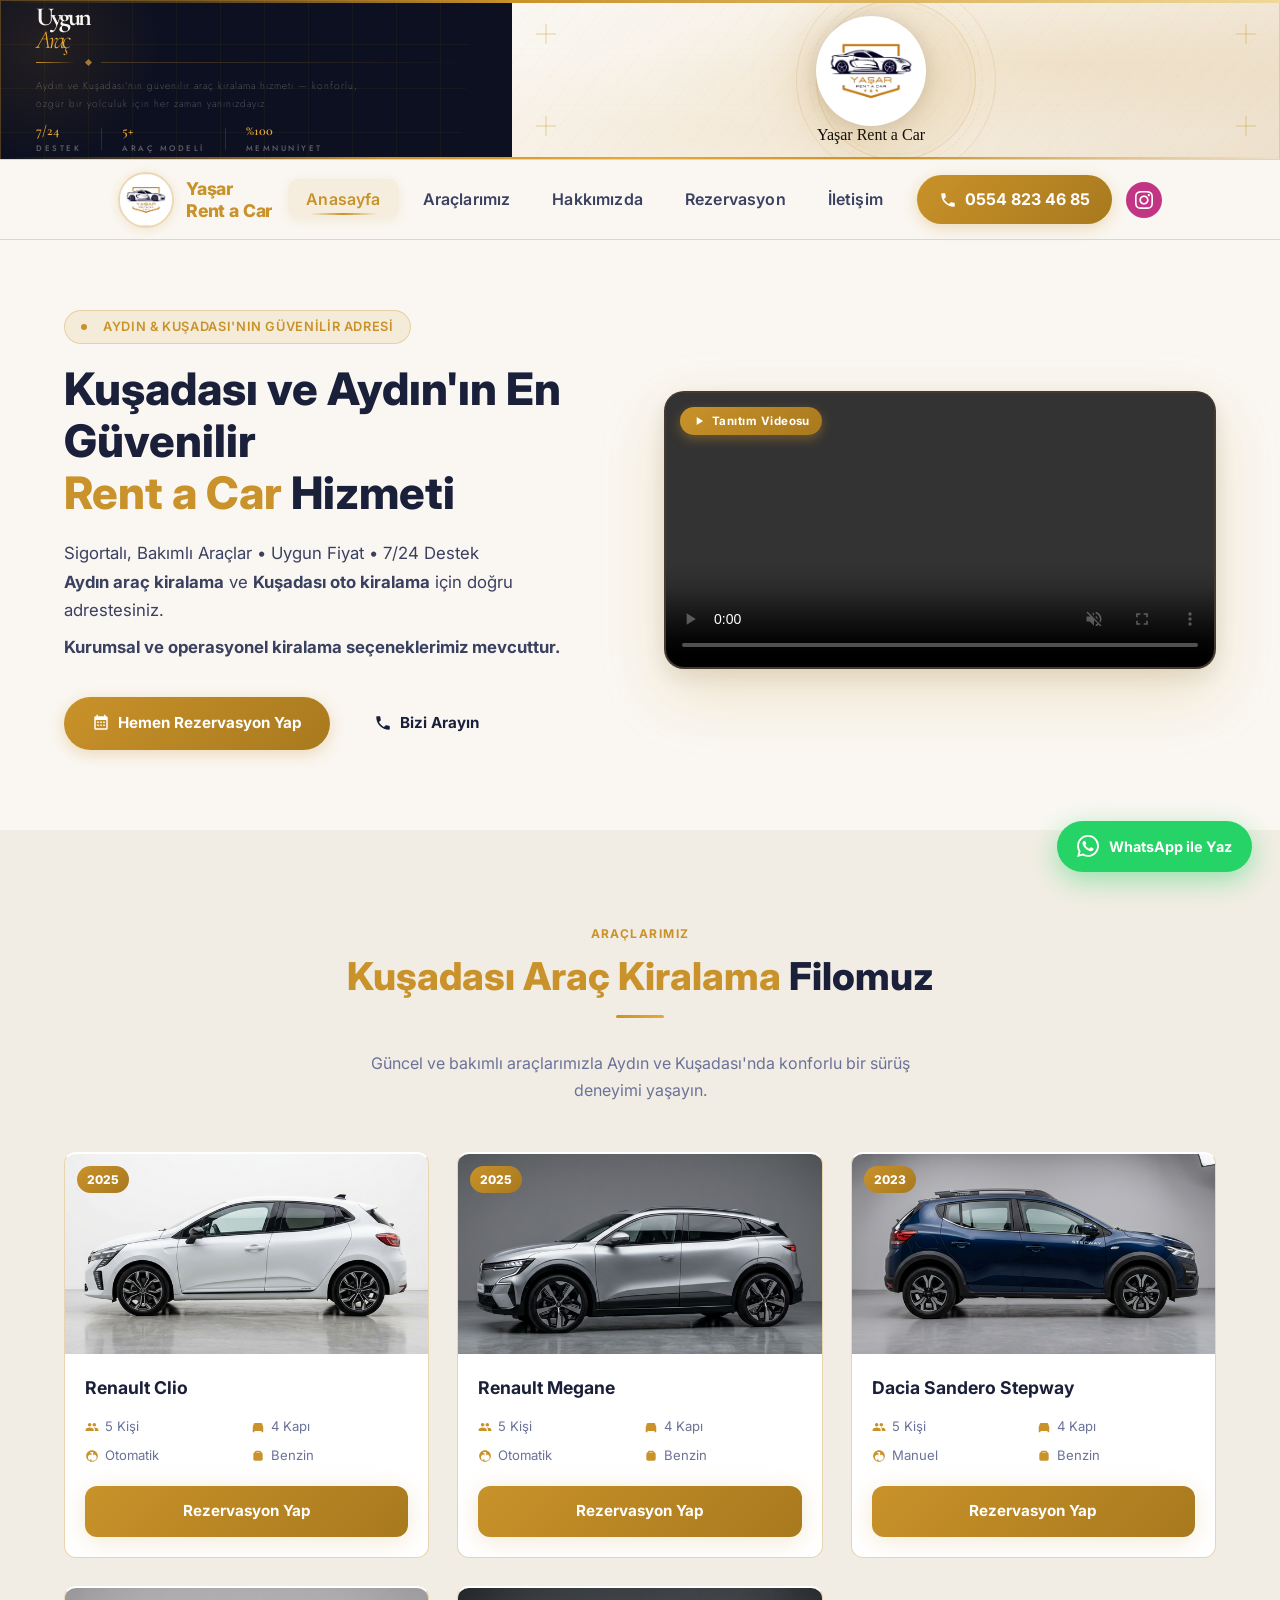
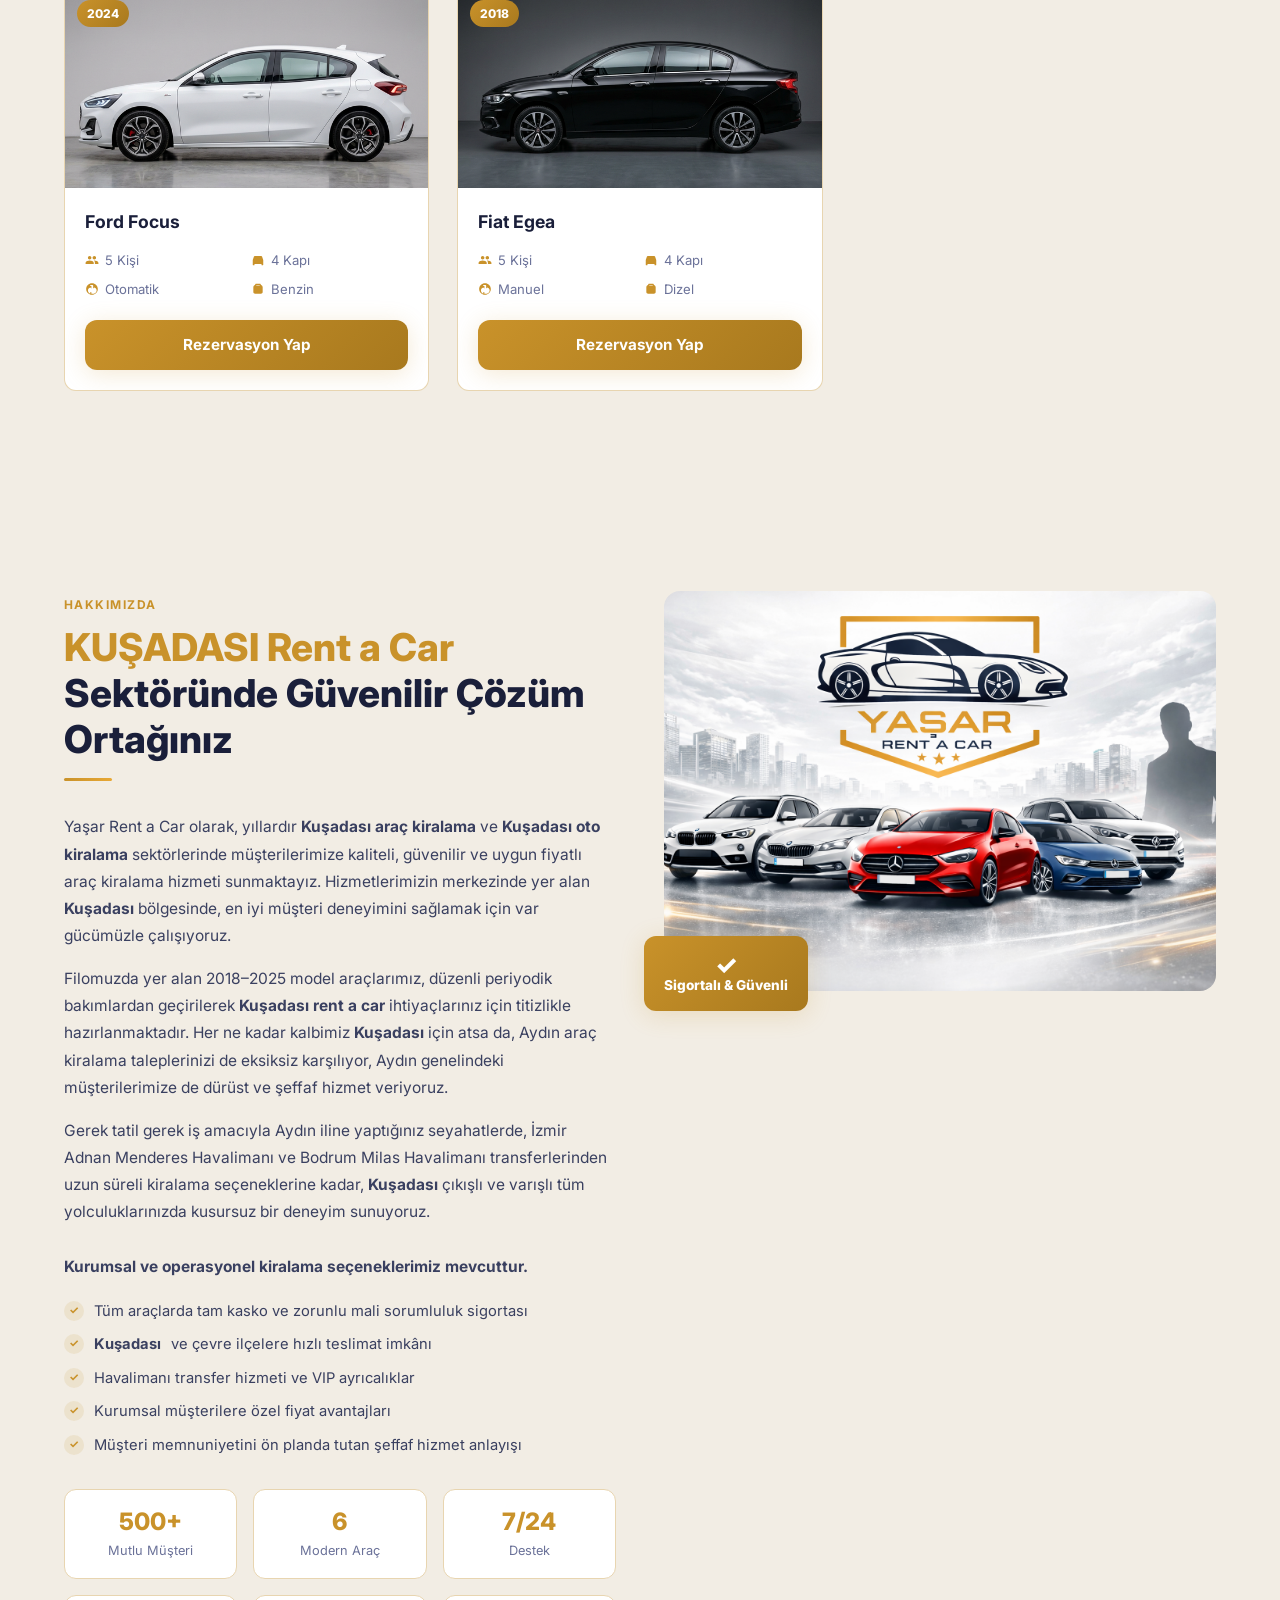
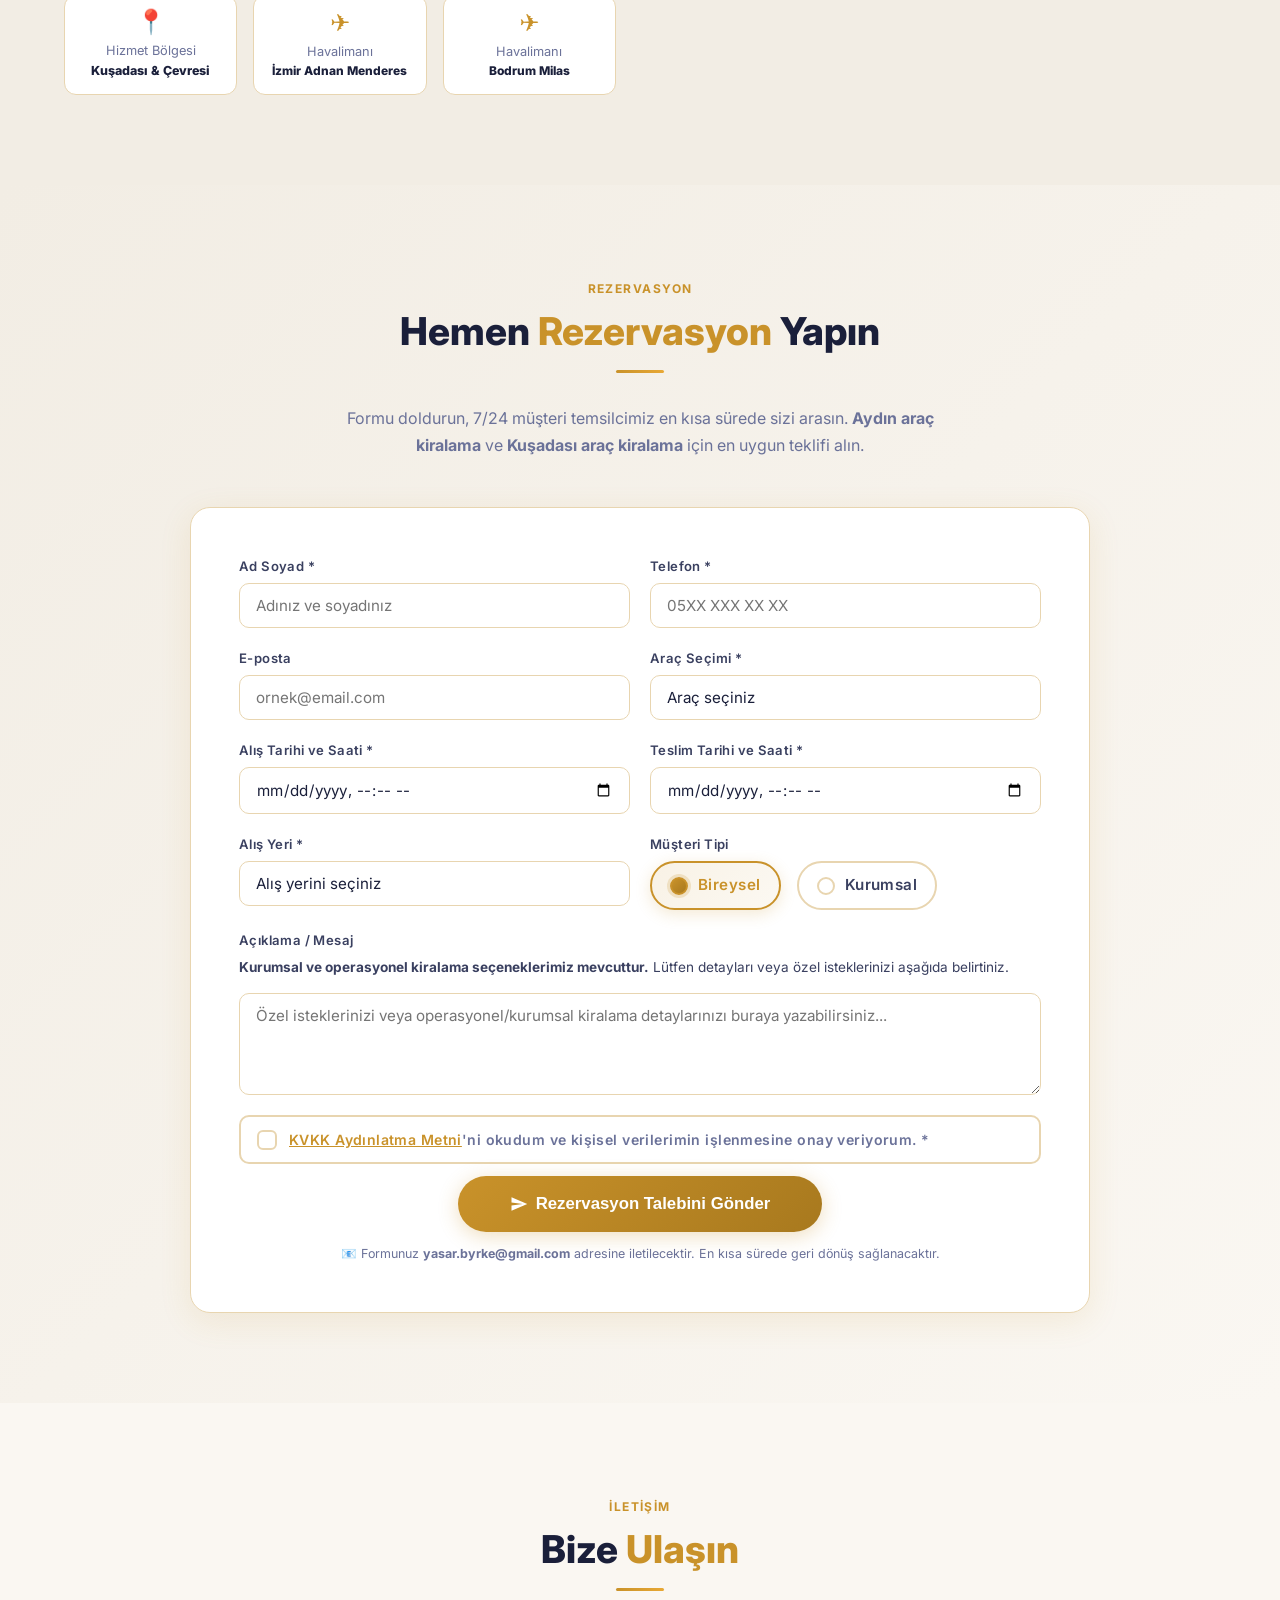
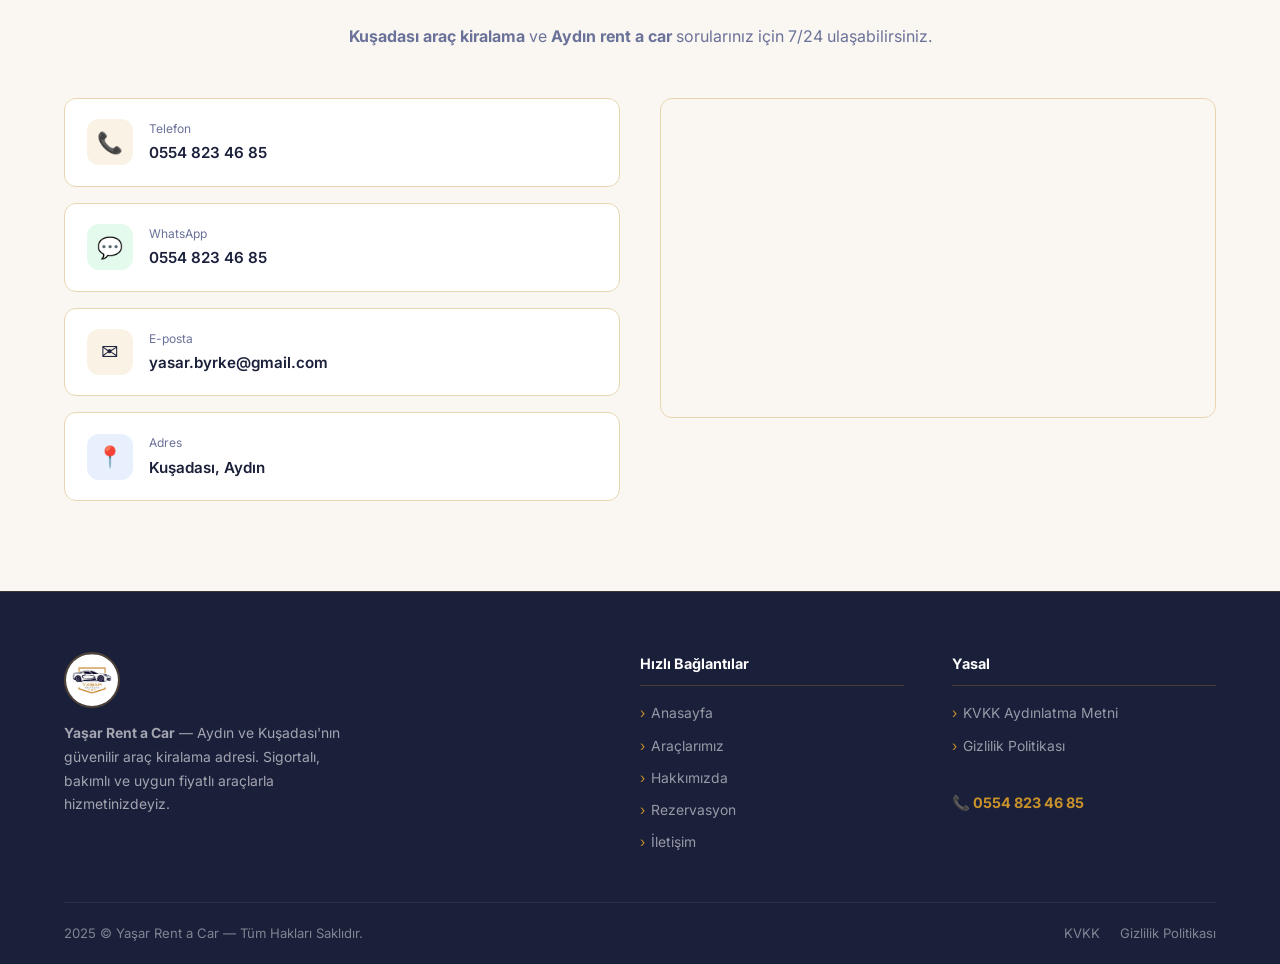
==== commit ea159fad: "feat: Kuşadası metinleri, navbar ig butonu ve responsive ayarlamalar" ====
--- a/index.html
+++ b/index.html
@@ -119,19 +119,29 @@
           <li><a href="#iletisim">İletişim</a></li>
         </ul>
 
-        <!-- Phone CTA -->
-        <a class="nav-phone" href="tel:+905548234685" aria-label="Hemen ara: 0554 823 46 85">
-          <svg viewBox="0 0 24 24" fill="currentColor" aria-hidden="true">
-            <path
-              d="M6.6 10.8c1.4 2.8 3.8 5.1 6.6 6.6l2.2-2.2c.3-.3.7-.4 1-.2 1.1.4 2.3.6 3.6.6.6 0 1 .4 1 1V20c0 .6-.4 1-1 1-9.4 0-17-7.6-17-17 0-.6.4-1 1-1h3.5c.6 0 1 .4 1 1 0 1.3.2 2.5.6 3.6.1.3 0 .7-.2 1L6.6 10.8z" />
-          </svg>
-          0554 823 46 85
-        </a>
-
-        <!-- Hamburger -->
-        <button class="hamburger" aria-label="Menüyü aç/kapat" aria-expanded="false" aria-controls="mobile-nav">
-          <span></span><span></span><span></span>
-        </button>
+        <!-- Right Actions Group -->
+        <div class="nav-right" style="display: flex; align-items: center; gap: 14px;">
+          <!-- Phone CTA -->
+          <a class="nav-phone" href="tel:+905548234685" aria-label="Hemen ara: 0554 823 46 85">
+            <svg viewBox="0 0 24 24" fill="currentColor" aria-hidden="true">
+              <path
+                d="M6.6 10.8c1.4 2.8 3.8 5.1 6.6 6.6l2.2-2.2c.3-.3.7-.4 1-.2 1.1.4 2.3.6 3.6.6.6 0 1 .4 1 1V20c0 .6-.4 1-1 1-9.4 0-17-7.6-17-17 0-.6.4-1 1-1h3.5c.6 0 1 .4 1 1 0 1.3.2 2.5.6 3.6.1.3 0 .7-.2 1L6.6 10.8z" />
+            </svg>
+            0554 823 46 85
+          </a>
+
+          <!-- Instagram -->
+          <a class="nav-ig" href="https://www.instagram.com/yasar.rentacar?utm_source=ig_web_button_share_sheet&amp;igsh=ZDNlZDc0MzIxNw==" target="_blank" rel="noopener noreferrer" aria-label="Instagram Profilimiz" style="display: flex; align-items: center; justify-content: center; width: 36px; height: 36px; border-radius: 50%; background: #C13584; color: #FFFFFF; transition: transform 0.3s ease;">
+            <svg viewBox="0 0 24 24" fill="currentColor" aria-hidden="true" style="width: 18px; height: 18px;">
+              <path d="M12 2.163c3.204 0 3.584.012 4.85.07 3.252.148 4.771 1.691 4.919 4.919.058 1.265.069 1.645.069 4.849 0 3.205-.012 3.584-.069 4.849-.149 3.225-1.664 4.771-4.919 4.919-1.266.058-1.644.07-4.85.07-3.204 0-3.584-.012-4.849-.07-3.26-.149-4.771-1.699-4.919-4.92-.058-1.265-.07-1.644-.07-4.849 0-3.204.013-3.583.07-4.849.149-3.227 1.664-4.771 4.919-4.919 1.266-.057 1.645-.069 4.849-.069zm0-2.163c-3.259 0-3.667.014-4.947.072-4.358.2-6.78 2.618-6.98 6.98-.059 1.281-.073 1.689-.073 4.948 0 3.259.014 3.668.072 4.948.2 4.358 2.618 6.78 6.98 6.98 1.281.058 1.689.072 4.948.072 3.259 0 3.668-.014 4.948-.072 4.354-.2 6.782-2.618 6.979-6.98.059-1.28.073-1.689.073-4.948 0-3.259-.014-3.667-.072-4.947-.196-4.354-2.617-6.78-6.979-6.98-1.281-.059-1.69-.073-4.949-.073zm0 5.838c-3.403 0-6.162 2.759-6.162 6.162s2.759 6.163 6.162 6.163 6.162-2.759 6.162-6.163c0-3.403-2.759-6.162-6.162-6.162zm0 10.162c-2.209 0-4-1.79-4-4s1.791-4 4-4 4 1.79 4 4-1.791 4-4 4zm6.406-11.845c-.796 0-1.441.645-1.441 1.44s.645 1.44 1.441 1.44c.795 0 1.439-.645 1.439-1.44s-.644-1.44-1.439-1.44z" />
+            </svg>
+          </a>
+
+          <!-- Hamburger -->
+          <button class="hamburger" aria-label="Menüyü aç/kapat" aria-expanded="false" aria-controls="mobile-nav">
+            <span></span><span></span><span></span>
+          </button>
+        </div>
       </nav>
     </div>
   </header>
@@ -174,6 +184,7 @@
           <p>
             Sigortalı, Bakımlı Araçlar &bull; Uygun Fiyat &bull; 7/24 Destek<br>
             <strong>Aydın araç kiralama</strong> ve <strong>Kuşadası oto kiralama</strong> için doğru adrestesiniz.
+            <strong style="display: block; margin-top: 8px;">Kurumsal ve operasyonel kiralama seçeneklerimiz mevcuttur.</strong>
           </p>
 
           <div class="hero-actions">
@@ -505,29 +516,25 @@
         <div class="about-text">
           <span class="section-label reveal">Hakkımızda</span>
           <h2 class="section-title reveal">
-            <span class="accent">Aydın Rent a Car</span> Sektöründe
+            <span class="accent">KUŞADASI Rent a Car</span> Sektöründe
             Güvenilir Çözüm Ortağınız
           </h2>
           <div class="divider reveal"></div>
 
           <p class="reveal">
-            <strong>Yaşar Rent a Car</strong> olarak, yıllardır <strong>Aydın araç kiralama</strong> ve
-            <strong>Kuşadası oto kiralama</strong> sektöründe müşterilerimize kaliteli, güvenilir ve
-            uygun fiyatlı araç kiralama hizmeti sunmaktayız.
+            Yaşar Rent a Car olarak, yıllardır <strong>Kuşadası araç kiralama</strong> ve <strong>Kuşadası oto kiralama</strong> sektörlerinde müşterilerimize kaliteli, güvenilir ve uygun fiyatlı araç kiralama hizmeti sunmaktayız. Hizmetlerimizin merkezinde yer alan <strong>Kuşadası</strong> bölgesinde, en iyi müşteri deneyimini sağlamak için var gücümüzle çalışıyoruz.
           </p>
           <p class="reveal">
-            Filomuzda yer alan 2018-2025 model araçlarımız, düzenli periyodik bakımlardan geçirilmekte
-            ve her kiralama öncesinde titizlikle kontrol edilmektedir. <strong>Kuşadası araç kiralama</strong>
-            ve <strong>Aydın araç kiralama</strong> konularında bölgenin en güvenilir ismi olmayı hedefliyoruz.
+            Filomuzda yer alan 2018–2025 model araçlarımız, düzenli periyodik bakımlardan geçirilerek <strong>Kuşadası rent a car</strong> ihtiyaçlarınız için titizlikle hazırlanmaktadır. Her ne kadar kalbimiz <strong>Kuşadası</strong> için atsa da, Aydın araç kiralama taleplerinizi de eksiksiz karşılıyor, Aydın genelindeki müşterilerimize de dürüst ve şeffaf hizmet veriyoruz.
           </p>
           <p class="reveal">
-            Havalimanı transferlerinden uzun süreli kiralama seçeneklerine, bireysel müşterilerden
-            kurumsal firmalara kadar geniş bir hizmet yelpazesiyle hizmetinizdeyiz.
+            Gerek tatil gerek iş amacıyla Aydın iline yaptığınız seyahatlerde, İzmir Adnan Menderes Havalimanı ve Bodrum Milas Havalimanı transferlerinden uzun süreli kiralama seçeneklerine kadar, <strong>Kuşadası</strong> çıkışlı ve varışlı tüm yolculuklarınızda kusursuz bir deneyim sunuyoruz. <br><br><strong>Kurumsal ve operasyonel kiralama seçeneklerimiz mevcuttur.</strong>
           </p>
 
           <div class="about-bullets reveal">
             <div class="about-bullet">Tüm araçlarda tam kasko ve zorunlu mali sorumluluk sigortası</div>
-            <div class="about-bullet">Aydın, Kuşadası ve çevre illere teslimat imkânı</div>
+            <div class="about-bullet"><strong>Kuşadası</strong> ve çevre ilçelere hızlı teslimat imkânı</div>
+            <div class="about-bullet">Havalimanı transfer hizmeti ve VIP ayrıcalıklar</div>
             <div class="about-bullet">Kurumsal müşterilere özel fiyat avantajları</div>
             <div class="about-bullet">Müşteri memnuniyetini ön planda tutan şeffaf hizmet anlayışı</div>
           </div>
@@ -538,7 +545,7 @@
               <span class="label">Mutlu Müşteri</span>
             </div>
             <div class="stat-box">
-              <span class="number">5</span>
+              <span class="number">6</span>
               <span class="label">Modern Araç</span>
             </div>
             <div class="stat-box">
@@ -546,8 +553,16 @@
               <span class="label">Destek</span>
             </div>
             <div class="stat-box">
-              <span class="number">Aydın</span>
-              <span class="label">Hizmet Bölgesi<br><small>Aydın &amp; Kuşadası</small></span>
+              <span class="number">📍</span>
+              <span class="label">Hizmet Bölgesi<br><small><span style="color:#1a1f3a; font-weight:800; font-size:0.78rem;">Kuşadası &amp; Çevresi</span></small></span>
+            </div>
+            <div class="stat-box">
+              <span class="number">✈</span>
+              <span class="label">Havalimanı<br><small><span style="color:#1a1f3a; font-weight:800; font-size:0.75rem;">İzmir Adnan Menderes</span></small></span>
+            </div>
+            <div class="stat-box">
+              <span class="number">✈</span>
+              <span class="label">Havalimanı<br><small><span style="color:#1a1f3a; font-weight:800; font-size:0.75rem;">Bodrum Milas</span></small></span>
             </div>
           </div>
         </div>
@@ -668,11 +683,14 @@
                 </div>
               </div>
 
-              <!-- Mesaj -->
+              <!-- Açıklama / Mesaj -->
               <div class="form-group full">
-                <label for="mesaj">Mesaj / Not</label>
+                <label for="mesaj">Açıklama / Mesaj</label>
+                <p style="font-size: 0.85rem; color: var(--text-secondary); margin-bottom: 8px;">
+                  <strong>Kurumsal ve operasyonel kiralama seçeneklerimiz mevcuttur.</strong> Lütfen detayları veya özel isteklerinizi aşağıda belirtiniz.
+                </p>
                 <textarea id="mesaj" name="mesaj"
-                  placeholder="Özel isteklerinizi veya notlarınızı buraya yazabilirsiniz..." rows="4"></textarea>
+                  placeholder="Özel isteklerinizi veya operasyonel/kurumsal kiralama detaylarınızı buraya yazabilirsiniz..." rows="4"></textarea>
               </div>
 
               <!-- KVKK -->
--- a/css/style.css
+++ b/css/style.css
@@ -809,7 +809,7 @@
 ============================== */
 .cars-grid {
   display: grid;
-  grid-template-columns: repeat(auto-fill, minmax(300px, 1fr));
+  grid-template-columns: repeat(3, 1fr);
   gap: 28px;
   margin-top: 48px;
 }
@@ -915,15 +915,15 @@
 .about-grid {
   display: grid;
   grid-template-columns: 1fr 1fr;
-  gap: 60px;
-  align-items: center;
+  gap: 48px;
+  align-items: start;
   margin-top: 20px;
 }
 
 .about-stats {
   display: grid;
-  grid-template-columns: 1fr 1fr;
-  gap: 20px;
+  grid-template-columns: repeat(3, 1fr);
+  gap: 16px;
   margin-top: 32px;
 }
 
@@ -931,8 +931,13 @@
   background: var(--card-bg);
   border: 1px solid var(--card-border);
   border-radius: var(--radius);
-  padding: 20px;
+  padding: 14px 10px;
   text-align: center;
+  display: flex;
+  flex-direction: column;
+  align-items: center;
+  justify-content: center;
+  min-height: 90px;
   transition:
     transform 0.35s cubic-bezier(0.22, 1, 0.36, 1),
     border-color 0.35s ease,
@@ -946,21 +951,35 @@
 }
 
 .stat-box .number {
-  font-size: 2rem;
+  font-size: 1.5rem;
   font-weight: 800;
   color: var(--accent);
   display: block;
   line-height: 1;
+  margin-bottom: 4px;
 }
 
 .stat-box .label {
   font-size: 0.8rem;
   color: var(--text-muted);
   margin-top: 4px;
+  line-height: 1.4;
+}
+
+.stat-box .label small {
+  font-size: 0.72rem;
+  opacity: 1;
+  display: block;
+  margin-top: 2px;
+}
+
+.stat-box .number.emoji {
+  font-size: 1.6rem;
 }
 
 .about-visual {
-  position: relative;
+  position: sticky;
+  top: 100px;
 }
 
 .about-visual img {
@@ -1519,6 +1538,60 @@
 
 
 /* ==============================
+   INSTAGRAM FLOATING BUTTON
+============================== */
+.instagram-float {
+  position: fixed;
+  bottom: 96px; 
+  right: 28px;
+  z-index: 900;
+  display: flex;
+  align-items: center;
+  justify-content: center;
+  width: 50px;
+  height: 50px;
+  background: radial-gradient(circle at 30% 107%, #fdf497 0%, #fdf497 5%, #fd5949 45%, #d6249f 60%, #285AEB 90%);
+  color: #fff;
+  border-radius: 50%;
+  box-shadow: 0 8px 28px rgba(214, 36, 159, 0.45);
+  transition: var(--transition);
+  text-decoration: none;
+}
+
+.instagram-float:hover {
+  transform: translateY(-4px) scale(1.08);
+  box-shadow: 0 12px 35px rgba(214, 36, 159, 0.6);
+}
+
+.instagram-float svg {
+  width: 24px;
+  height: 24px;
+}
+
+/* Instagram Pulse ring */
+.instagram-float::before {
+  content: '';
+  position: absolute;
+  inset: -4px;
+  border-radius: 50%;
+  border: 2px solid #d6249f;
+  opacity: 0;
+  animation: igPulse 2.5s ease-out infinite;
+  animation-delay: 1.25s;
+}
+
+@keyframes igPulse {
+  0% {
+    opacity: 0.7;
+    transform: scale(1);
+  }
+  100% {
+    opacity: 0;
+    transform: scale(1.3);
+  }
+}
+
+/* ==============================
    WHATSAPP FLOATING BUTTON
 ============================== */
 .whatsapp-float {
